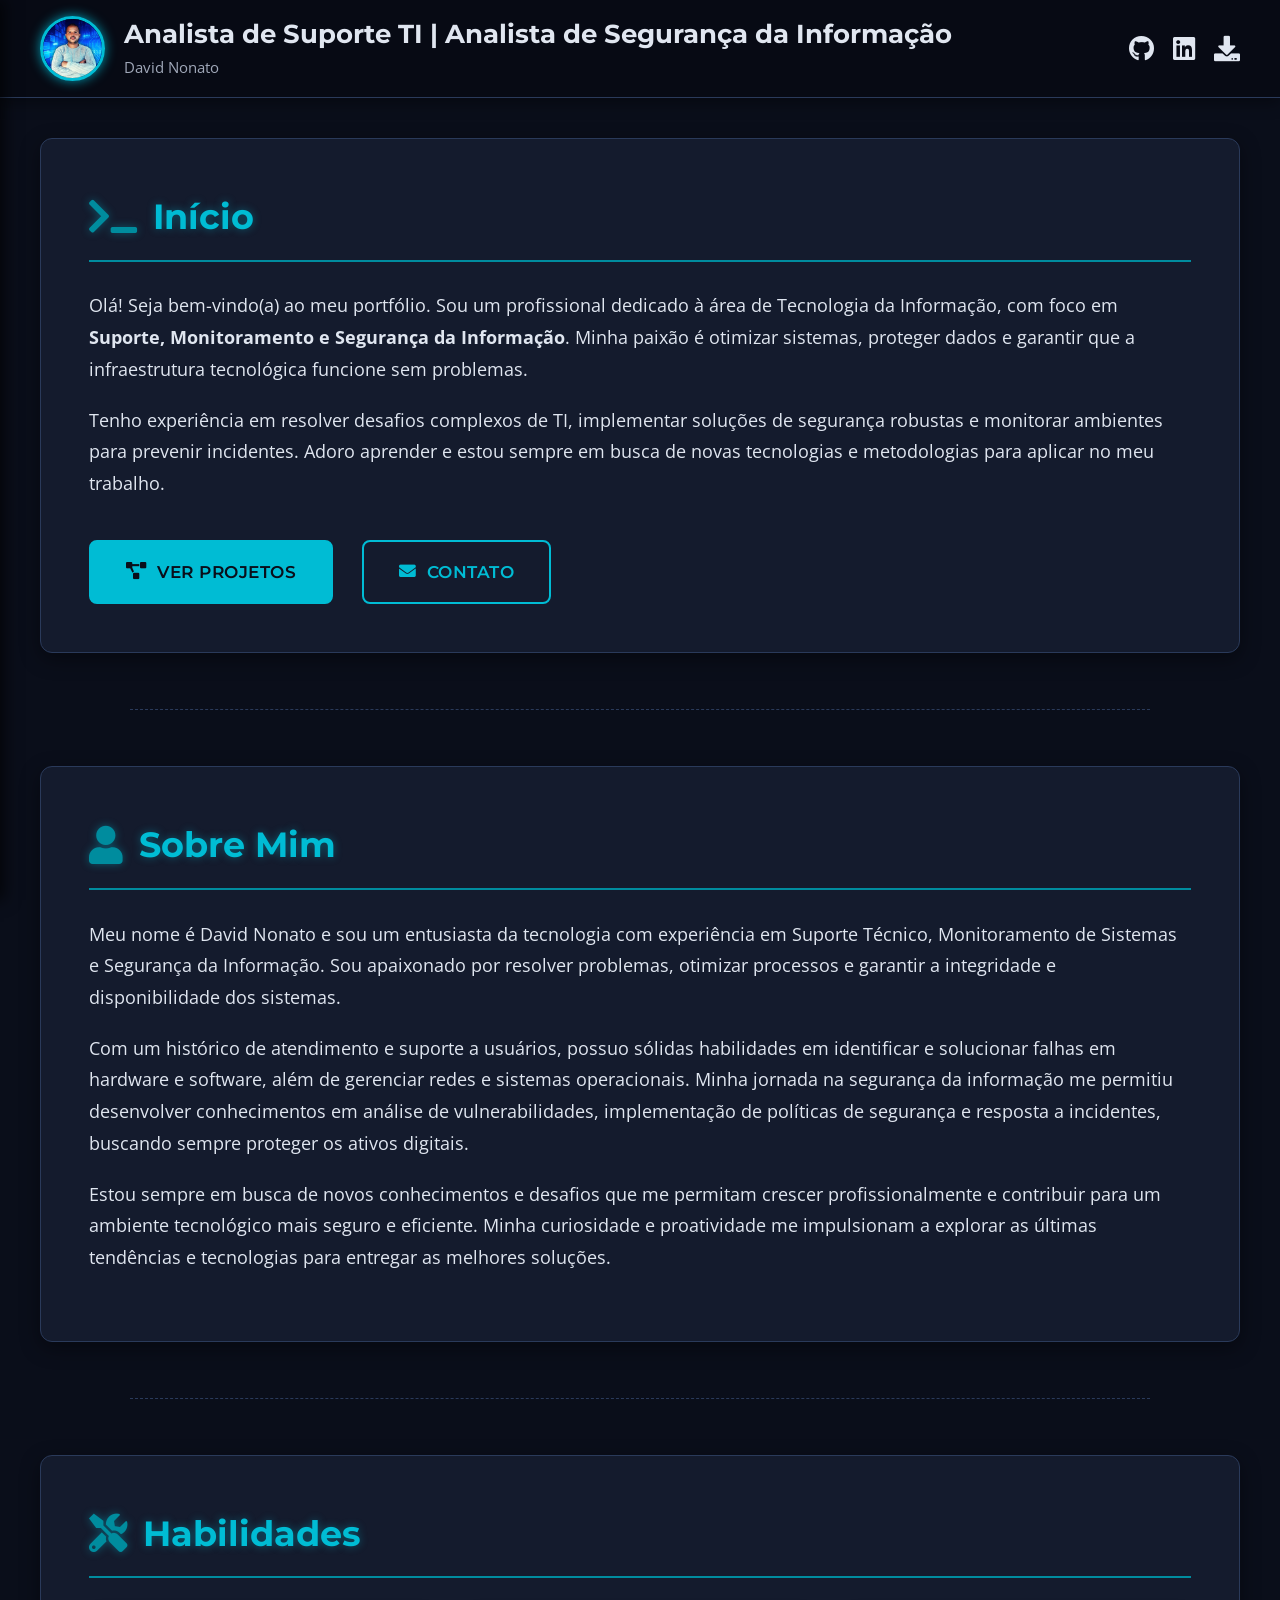
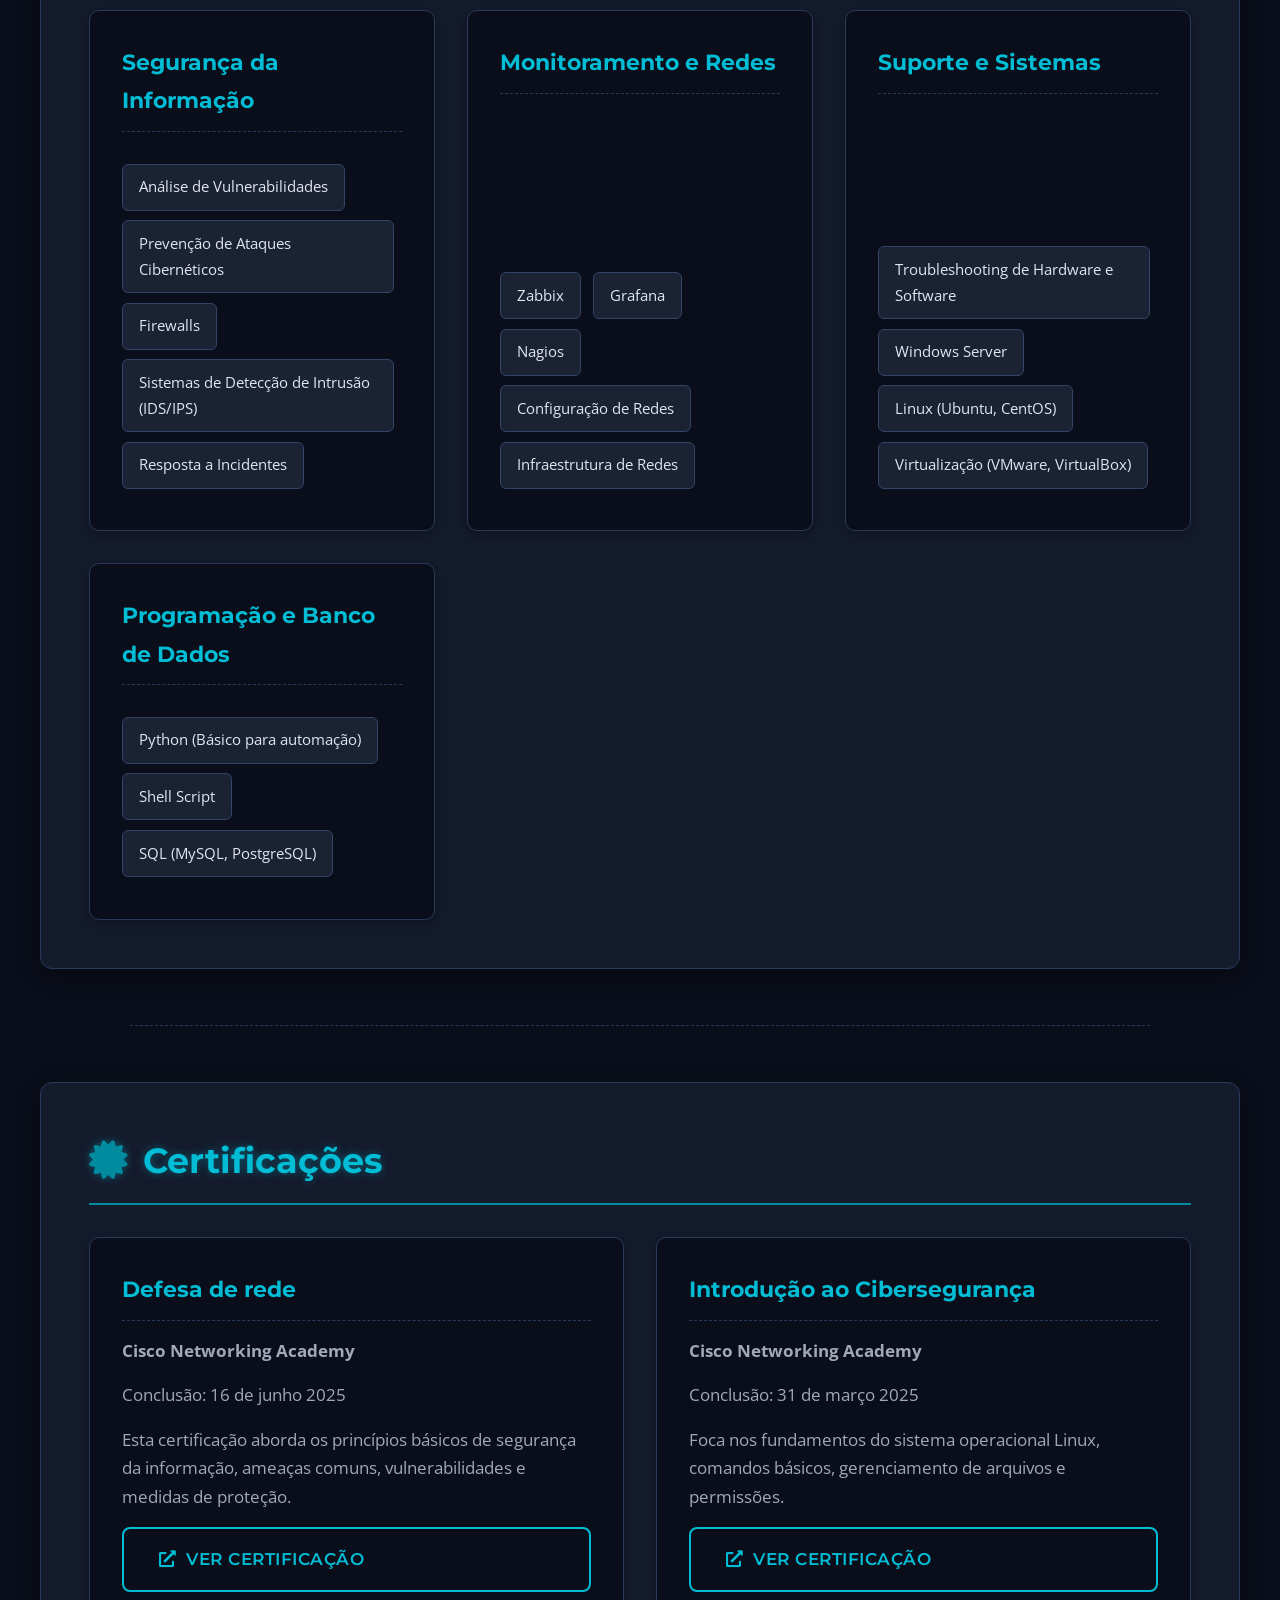
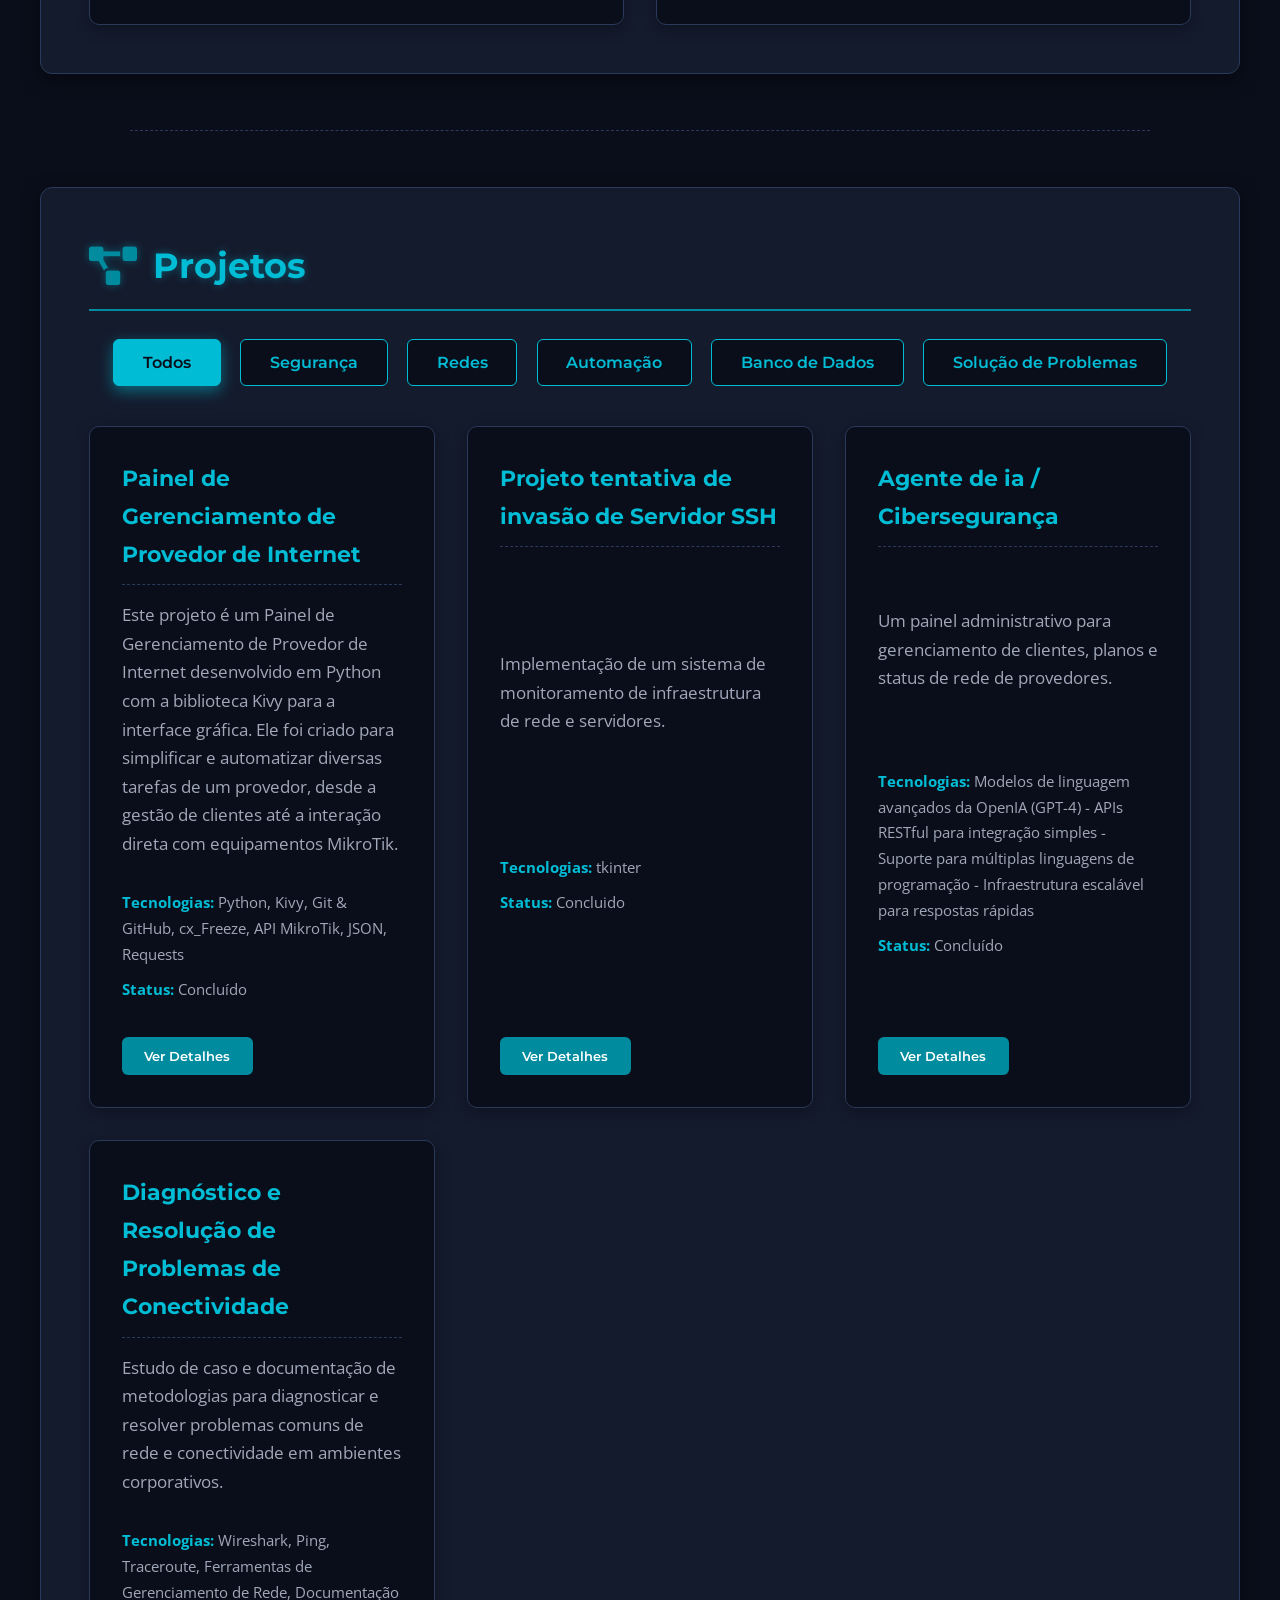
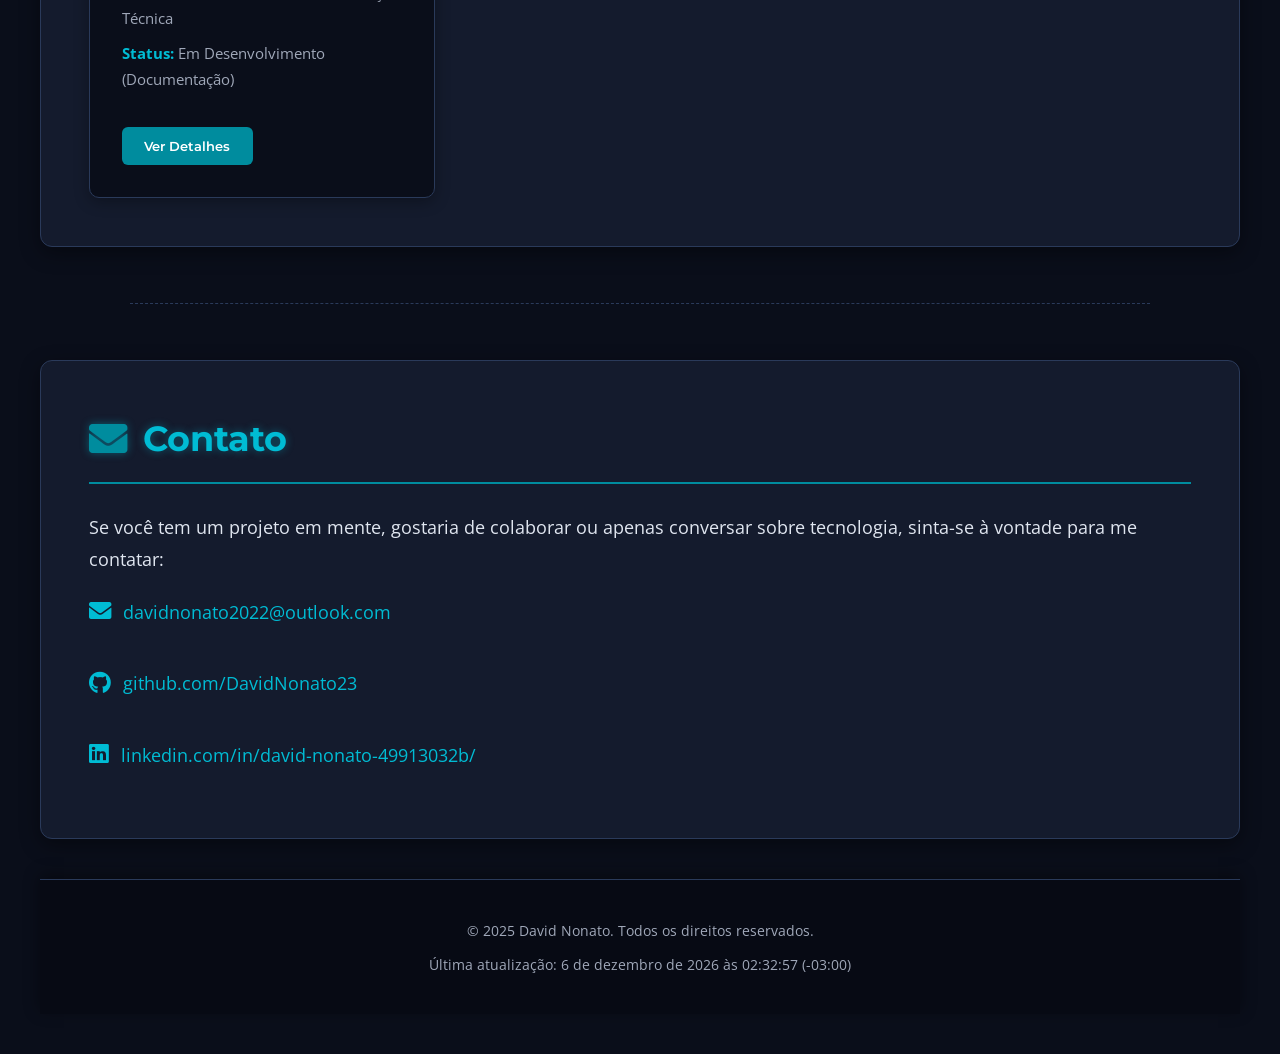
==== index.htm @ cc0821bd "Add files via upload" ====
<!DOCTYPE html>
<html lang="pt-br">
<head>
    <meta charset="UTF-8">
    <meta name="viewport" content="width=device-width, initial-scale=1.0">
    <title>David Nonato - Portfólio</title>
    
    <link href="https://fonts.googleapis.com/css2?family=Montserrat:wght@400;600;700&family=Open+Sans:wght@300;400&display=swap" rel="stylesheet">
    
    <link rel="stylesheet" href="https://cdnjs.cloudflare.com/ajax/libs/font-awesome/5.15.4/css/all.min.css">
    
    <link rel="stylesheet" href="style.css">
</head>
<body>

    <header class="main-header">
        <button class="menu-toggle" aria-label="Abrir Menu">
            <i class="fas fa-bars"></i>
        </button>

        <div class="header-content">
            <img src="Fotos/unnamed.jpg" alt="Foto de Perfil David Nonato" class="profile-pic-header">
            <div>
                <h1>Analista de Suporte TI | Analista de Segurança da Informação</h1>
                <p class="tagline">David Nonato</p>
            </div>
        </div>
        <div class="social-links">
            <a href="https://github.com/DavidNonato23" target="_blank" aria-label="GitHub"><i class="fab fa-github"></i></a>
            <a href="https://www.linkedin.com/in/david-nonato-49913032b/" target="_blank" aria-label="LinkedIn"><i class="fab fa-linkedin"></i></a>
            <a href="CV/Curriculo David Nonato.pdf" download aria-label="Baixar Currículo"><i class="fas fa-download"></i></a>
        </div>
    </header>

    <div class="sidebar">
        <button class="close-sidebar" aria-label="Fechar Menu">
            <i class="fas fa-times"></i>
        </button>
        <nav class="sidebar-nav">
            <ul>
                <li><a href="#home"><i class="fas fa-home"></i> Início</a></li>
                <li><a href="#sobre"><i class="fas fa-user"></i> Sobre Mim</a></li>
                <li><a href="#habilidades"><i class="fas fa-tools"></i> Habilidades</a></li>
                <li><a href="#certificacao"><i class="fas fa-certificate"></i> Certificações</a></li>
                <li><a href="#projetos"><i class="fas fa-project-diagram"></i> Projetos</a></li>
                <li><a href="#contato"><i class="fas fa-envelope"></i> Contato</a></li>
            </ul>
        </nav>
    </div>

    <div class="content-wrapper" id="main-content-area">
        <main>
            <section id="home" class="section-content">
                <h2><i class="fas fa-terminal"></i> Início</h2>
                <p>
                    Olá! Seja bem-vindo(a) ao meu portfólio. Sou um profissional dedicado à área de Tecnologia da Informação, com foco em <strong>Suporte, Monitoramento e Segurança da Informação</strong>. Minha paixão é otimizar sistemas, proteger dados e garantir que a infraestrutura tecnológica funcione sem problemas.
                </p>
                <p>
                    Tenho experiência em resolver desafios complexos de TI, implementar soluções de segurança robustas e monitorar ambientes para prevenir incidentes. Adoro aprender e estou sempre em busca de novas tecnologias e metodologias para aplicar no meu trabalho.
                </p>
                <div class="button-container">
                    <a href="#projetos" class="btn-primary"><i class="fas fa-project-diagram"></i> Ver Projetos</a>
                    <a href="#contato" class="btn-secondary"><i class="fas fa-envelope"></i> Contato</a>
                </div>
            </section>

            <hr>

            <section id="sobre" class="section-content">
                <h2><i class="fas fa-user"></i> Sobre Mim</h2>
                <p>
                    Meu nome é David Nonato e sou um entusiasta da tecnologia com experiência em Suporte Técnico, Monitoramento de Sistemas e Segurança da Informação. Sou apaixonado por resolver problemas, otimizar processos e garantir a integridade e disponibilidade dos sistemas.
                </p>
                <p>
                    Com um histórico de atendimento e suporte a usuários, possuo sólidas habilidades em identificar e solucionar falhas em hardware e software, além de gerenciar redes e sistemas operacionais. Minha jornada na segurança da informação me permitiu desenvolver conhecimentos em análise de vulnerabilidades, implementação de políticas de segurança e resposta a incidentes, buscando sempre proteger os ativos digitais.
                </p>
                <p>
                    Estou sempre em busca de novos conhecimentos e desafios que me permitam crescer profissionalmente e contribuir para um ambiente tecnológico mais seguro e eficiente. Minha curiosidade e proatividade me impulsionam a explorar as últimas tendências e tecnologias para entregar as melhores soluções.
                </p>
            </section>

            <hr>

            <section id="habilidades" class="section-content">
                <h2><i class="fas fa-tools"></i> Habilidades</h2>
                <div class="skill-grid">
                    <div class="skill-category">
                        <h3>Segurança da Informação</h3>
                        <ul>
                            <li>Análise de Vulnerabilidades</li>
                            <li>Prevenção de Ataques Cibernéticos</li>
                            <li>Firewalls</li>
                            <li>Sistemas de Detecção de Intrusão (IDS/IPS)</li>
                            <li>Resposta a Incidentes</li>
                        </ul>
                    </div>
                    <div class="skill-category">
                        <h3>Monitoramento e Redes</h3>
                        <ul>
                            <li>Zabbix</li>
                            <li>Grafana</li>
                            <li>Nagios</li>
                            <li>Configuração de Redes</li>
                            <li>Infraestrutura de Redes</li>
                        </ul>
                    </div>
                    <div class="skill-category">
                        <h3>Suporte e Sistemas</h3>
                        <ul>
                            <li>Troubleshooting de Hardware e Software</li>
                            <li>Windows Server</li>
                            <li>Linux (Ubuntu, CentOS)</li>
                            <li>Virtualização (VMware, VirtualBox)</li>
                        </ul>
                    </div>
                    <div class="skill-category">
                        <h3>Programação e Banco de Dados</h3>
                        <ul>
                            <li>Python (Básico para automação)</li>
                            <li>Shell Script</li>
                            <li>SQL (MySQL, PostgreSQL)</li>
                        </ul>
                    </div>
                </div>
            </section>

            <hr>

            <section id="certificacao" class="section-content">
                <h2><i class="fas fa-certificate"></i> Certificações</h2>
                <div class="study-grid">
                    <div class="study-card">
                        <h4>Defesa de rede</h4>
                        <p><strong>Cisco Networking Academy</strong></p>
                        <p>Conclusão: 16 de junho 2025</p>
                        <p>Esta certificação aborda os princípios básicos de segurança da informação, ameaças comuns, vulnerabilidades e medidas de proteção.</p>
                        <a href="https://www.credly.com/badges/69b7f07e-bc03-46f9-a338-cb088e670385/public_url" target="_blank" class="btn-secondary" style="margin-top: auto;"><i class="fas fa-external-link-alt"></i> Ver Certificação</a>
                    </div>
                    <div class="study-card">
                        <h4>Introdução ao Cibersegurança</h4>
                        <p><strong>Cisco Networking Academy</strong></p>
                        <p>Conclusão: 31 de março 2025</p>
                        <p>Foca nos fundamentos do sistema operacional Linux, comandos básicos, gerenciamento de arquivos e permissões.</p>
                        <a href="https://www.credly.com/badges/b8b435cb-6d3e-45e4-b8b3-ee7cb93e50a4" target="_blank" class="btn-secondary" style="margin-top: auto;"><i class="fas fa-external-link-alt"></i> Ver Certificação</a>
                    </div>
                </div>
            </section>

            <hr>

            <section id="projetos" class="section-content">
                <h2><i class="fas fa-project-diagram"></i> Projetos</h2>
                <div class="filter-buttons">
                    <button class="filter-btn active" data-filter="all">Todos</button>
                    <button class="filter-btn" data-filter="seguranca">Segurança</button>
                    <button class="filter-btn" data-filter="redes">Redes</button>
                    <button class="filter-btn" data-filter="automacao">Automação</button>
                    <button class="filter-btn" data-filter="bancodados">Banco de Dados</button>
                    <button class="filter-btn" data-filter="solucao-problemas">Solução de Problemas</button>
                </div>
                <div class="project-grid">
                    <div class="project-card" data-category="redes">
                        <h3>Painel de Gerenciamento de Provedor de Internet</h3>
                        <p>Este projeto é um Painel de Gerenciamento de Provedor de Internet desenvolvido em Python com a biblioteca Kivy para a interface gráfica. Ele foi criado para simplificar e automatizar diversas tarefas de um provedor, desde a gestão de clientes até a interação direta com equipamentos MikroTik.</p>
                        <ul>
                            <li><strong>Tecnologias:</strong> Python, Kivy, Git & GitHub, cx_Freeze, API MikroTik, JSON, Requests</li>
                            <li><strong>Status:</strong> Concluído</li>
                        </ul>
                        <button class="details-button" data-target="projeto-login-php-mysql">Ver Detalhes</button>
                        <div id="projeto-login-php-mysql-detalhes" class="detalhes-ocultos">
                            <p><strong>Detalhes:</strong> Interface de Usuário Intuitiva: Desenvolvida com Kivy, oferece uma navegação fácil e responsiva. 🖥️
Integração com MikroTik: Automatiza configurações e gerenciamento de rede diretamente com seus dispositivos MikroTik. ⚙️
Gerenciamento de Clientes Conectados: Visão e controle em tempo real dos clientes conectados ao provedor. 🧑‍🤝‍🧑
Sistema de Backup Integrado: Funcionalidade para criar e gerenciar backups importantes do sistema. 💾
Controle de Versão e Atualizações: O aplicativo pode verificar e gerenciar suas próprias atualizações, garantindo que você tenha sempre a versão mais recente. ⬆️</p>
                            <ul>
                                <li><strong>Link do Repositório:</strong> <a href="https://github.com/DavidNonato23/Projeto-Web/tree/DavidNonato23/Aulas/Projetos_SalvaCity" target="_blank">GitHub Link</a></li>
                            </ul>
                        </div>
                    </div>

                    <div class="project-card" data-category="seguranca">
                        <h3>Projeto tentativa de invasão de Servidor SSH</h3>
                        <p>Implementação de um sistema de monitoramento de infraestrutura de rede e servidores.</p>
                        <ul>
                            <li><strong>Tecnologias:</strong> tkinter</li>
                            <li><strong>Status:</strong> Concluido</li>
                        </ul>
                        <button class="details-button" data-target="projeto-monitoramento-zabbix">Ver Detalhes</button>
                        <div id="projeto-monitoramento-zabbix-detalhes" class="detalhes-ocultos">
                            <p><strong>Detalhes:</strong> 🚀 Simulador de Ataque de Força Bruta SSH (Estudos) 💻 Este projeto, desenvolvido por você, apresenta um simulador para estudos de ataque de força bruta SSH, desenvolvido em Python usando a biblioteca tkinter para a interface gráfica e paramiko para a conectividade SSH. Ele foi criado com o objetivo de demonstrar como funcionam os ataques de força bruta a senhas em ambientes SSH, gerando senhas aleatórias e tentando autenticar-se em um servidor SSH alvo.</p>
                            <ul>
                                <li><strong>Link do Repositório:</strong> <a href="https://github.com/DavidNonato23/projeto-tentativa-de-invas-o-servidor-SSH" target="_blank">GitHub Link</a></li>
                            </ul>
                        </div>
                    </div>

                    <div class="project-card" data-category="seguranca">
                        <h3>Agente de ia / Cibersegurança</h3>
                        <p>Um painel administrativo para gerenciamento de clientes, planos e status de rede de provedores.</p>
                        <ul>
                            <li><strong>Tecnologias:</strong> Modelos de linguagem avançados da OpenIA (GPT-4)
- APIs RESTful para integração simples
- Suporte para múltiplas linguagens de programação
- Infraestrutura escalável para respostas rápidas</li>
                            <li><strong>Status:</strong> Concluído</li>
                        </ul>
                        <button class="details-button" data-target="projeto-provedor-internet">Ver Detalhes</button>
                        <div id="projeto-provedor-internet-detalhes" class="detalhes-ocultos">
                            <p><strong>Detalhes:</strong> 💡 Funcionalidades

- Geração automática de código em várias linguagens: Python, JavaScript, Java, C++, e mais.
- Capacidade de interpretar descrições em linguagem natural e transformar em scripts funcionais.
- Suporte para refatoração e otimização de códigos existentes.
- Sugestões inteligentes para resolver problemas de programação.
- Interface amigável e fácil de usar.</strong>. O projeto visou simplificar as operações diárias de um provedor, melhorando a eficiência e o controle.</p>
                            <ul>
                                <li><strong>Link do Repositório:</strong> <a href="https://github.com/DavidNonato23/Ciberseguranca-projetos/tree/DavidNonato23/Aulas/Agente%20de%20ia" target="_blank">GitHub Link</a></li>
                            </ul>
                        </div>
                    </div>

                    <div class="project-card" data-category="solucao-problemas">
                        <h3>Diagnóstico e Resolução de Problemas de Conectividade</h3>
                        <p>Estudo de caso e documentação de metodologias para diagnosticar e resolver problemas comuns de rede e conectividade em ambientes corporativos.</p>
                        <ul>
                            <li><strong>Tecnologias:</strong> Wireshark, Ping, Traceroute, Ferramentas de Gerenciamento de Rede, Documentação Técnica</li>
                            <li><strong>Status:</strong> Em Desenvolvimento (Documentação)</li>
                        </ul>
                        <button class="details-button" data-target="projeto-solucao-problemas">Ver Detalhes</button>
                        <div id="projeto-solucao-problemas-detalhes" class="detalhes-ocultos">
                            <p><strong>Detalhes:</strong> Este projeto foca na criação de um guia prático para a identificação e resolução de falhas de conectividade. Inclui cenários comuns como problemas de DNS, DHCP, roteamento e firewall, apresentando as ferramentas e os passos lógicos para o diagnóstico eficaz. O objetivo é servir como um recurso para otimizar o tempo de resposta em incidentes de rede e suporte técnico.</p>
                            <ul>
                                <li><strong>Link do Repositório:</strong> N/A (Documentação interna)</li>
                            </ul>
                        </div>
                    </div>
                </div>
            </section>

            <hr>

            <section id="contato" class="section-content">
                <h2><i class="fas fa-envelope"></i> Contato</h2>
                <p>Se você tem um projeto em mente, gostaria de colaborar ou apenas conversar sobre tecnologia, sinta-se à vontade para me contatar:</p>
                <div class="contact-info">
                    <p><i class="fas fa-envelope"></i> <a href="mailto:davidnonato2022@outlook.com">davidnonato2022@outlook.com</a></p>
                    <p><i class="fab fa-github"></i> <a href="https://github.com/DavidNonato23" target="_blank">github.com/DavidNonato23</a></p>
                    <p><i class="fab fa-linkedin"></i> <a href="https://www.linkedin.com/in/david-nonato-49913032b/" target="_blank">linkedin.com/in/david-nonato-49913032b/</a></p>
                </div>
            </section>

        </main>

        <footer>
            <p>&copy; 2025 David Nonato. Todos os direitos reservados.</p>
            <p id="datetime-display"></p>
        </footer>
    </div>

    <script src="script.js"></script>
</body>
</html>
---- style.css ----
/* style.css - Tema Dark Blue Elegante */

/* Variáveis CSS para cores e fontes (tema Dark Blue Aprimorado) */
:root {
    --primary-blue: #00bcd4; /* Azul Ciano Vibrante para destaques (similar ao link) */
    --secondary-blue: #008c9e; /* Um azul mais escuro, mas ainda vibrante */
    --darkest-bg: #0a0e1a; /* Fundo muito escuro, quase preto com toque azulado */
    --dark-bg-light: #141b2d; /* Fundo de seções, um pouco mais claro */
    --text-color-light: #e0e6f0; /* Cor principal do texto (branco azulado) */
    --text-color-muted: #a0a8b9; /* Cor para textos secundários */
    --border-color: #2a3a5a; /* Bordas e divisores sutis */
    --hover-effect: #00e5ff; /* Efeito de hover mais intenso */
    --header-footer-bg: #070a14; /* Fundo do cabeçalho e rodapé, mais escuro */

    --font-primary: 'Montserrat', sans-serif; /* Para títulos e elementos importantes */
    --font-secondary: 'Open Sans', sans-serif; /* Para o corpo do texto */
}

/* Reset básico e estilos globais */
* {
    margin: 0;
    padding: 0;
    box-sizing: border-box;
}

body {
    font-family: var(--font-secondary);
    background-color: var(--darkest-bg);
    color: var(--text-color-light);
    line-height: 1.7;
    overflow-x: hidden; /* Evita rolagem horizontal */
    scroll-behavior: smooth; /* Rolagem suave para âncoras */
}

a {
    color: var(--primary-blue);
    text-decoration: none;
    transition: color 0.3s ease;
}

a:hover {
    color: var(--hover-effect);
    text-decoration: underline;
}

/* Estilos de Cabeçalho Principal */
.main-header {
    background-color: var(--header-footer-bg);
    color: var(--text-color-light);
    padding: 1rem 2.5rem;
    display: flex;
    justify-content: space-between;
    align-items: center;
    border-bottom: 1px solid var(--border-color);
    position: sticky;
    top: 0;
    z-index: 1000;
    box-shadow: 0 4px 15px rgba(0, 0, 0, 0.4);
}

.main-header .menu-toggle {
    background: none;
    border: none;
    color: var(--primary-blue);
    font-size: 2rem;
    cursor: pointer;
    display: none; /* Escondido por padrão, mostrado em telas menores */
}

.header-content {
    display: flex;
    align-items: center;
    gap: 1.2rem;
}

.header-content .profile-pic-header {
    width: 65px;
    height: 65px;
    border-radius: 50%;
    object-fit: cover;
    border: 3px solid var(--primary-blue);
    box-shadow: 0 0 12px rgba(0, 188, 212, 0.8);
    transition: transform 0.3s ease;
}

.header-content .profile-pic-header:hover {
    transform: scale(1.05);
}

.header-content h1 {
    font-family: var(--font-primary);
    font-size: 1.6rem;
    color: var(--text-color-light);
    margin-bottom: 0.3rem;
    line-height: 1.3;
}

.header-content p.tagline {
    font-family: var(--font-secondary);
    font-size: 0.95rem;
    color: var(--text-color-muted);
}

.social-links {
    display: flex;
    gap: 1.2rem;
}

.social-links a {
    color: var(--text-color-light);
    font-size: 1.6rem;
    transition: color 0.3s ease, transform 0.3s ease;
}

.social-links a:hover {
    color: var(--hover-effect);
    transform: translateY(-4px);
}

/* Sidebar (Menu Lateral) */
.sidebar {
    background-color: var(--header-footer-bg);
    color: var(--text-color-light);
    width: 280px;
    position: fixed;
    top: 0;
    left: -280px; /* Escondido por padrão */
    height: 100%;
    padding-top: 3rem;
    box-shadow: 4px 0 15px rgba(0, 0, 0, 0.7);
    transition: left 0.4s cubic-bezier(0.68, -0.55, 0.265, 1.55); /* Efeito de mola */
    z-index: 1100;
    display: flex;
    flex-direction: column;
    align-items: center;
}

.sidebar.active {
    left: 0; /* Mostra a sidebar */
}

.sidebar .close-sidebar {
    background: none;
    border: none;
    color: var(--text-color-light);
    font-size: 2rem;
    cursor: pointer;
    position: absolute;
    top: 1.5rem;
    right: 1.5rem;
    transition: color 0.3s ease;
}

.sidebar .close-sidebar:hover {
    color: var(--hover-effect);
}

.sidebar-nav {
    width: 100%;
    margin-top: 2.5rem;
}

.sidebar-nav ul {
    list-style: none;
    padding: 0;
    width: 100%;
}

.sidebar-nav ul li {
    width: 100%;
}

.sidebar-nav ul li a {
    display: flex;
    align-items: center;
    padding: 1.2rem 2.5rem;
    color: var(--text-color-light);
    font-family: var(--font-primary);
    font-size: 1.15rem;
    transition: background-color 0.3s ease, color 0.3s ease, padding-left 0.3s ease;
    width: 100%;
    position: relative;
    overflow: hidden;
}

.sidebar-nav ul li a::before {
    content: '';
    position: absolute;
    top: 0;
    left: 0;
    width: 5px;
    height: 100%;
    background-color: var(--primary-blue);
    transform: translateX(-5px);
    transition: transform 0.3s ease;
}

.sidebar-nav ul li a:hover,
.sidebar-nav ul li a.active {
    background-color: var(--dark-bg-light);
    color: var(--hover-effect);
    padding-left: 3rem;
}

.sidebar-nav ul li a:hover::before,
.sidebar-nav ul li a.active::before {
    transform: translateX(0);
}

.sidebar-nav ul li a i {
    margin-right: 1rem;
    font-size: 1.4rem;
    color: var(--primary-blue);
    transition: color 0.3s ease;
}

.sidebar-nav ul li a:hover i,
.sidebar-nav ul li a.active i {
    color: var(--hover-effect);
}

/* Wrapper de Conteúdo Principal */
.content-wrapper {
    transition: margin-left 0.4s cubic-bezier(0.68, -0.55, 0.265, 1.55);
    padding: 2.5rem;
    min-height: calc(100vh - 120px); /* Ajuste para o header e footer */
}

.content-wrapper.sidebar-open {
    margin-left: 280px; /* Empurra o conteúdo quando a sidebar está aberta */
}

/* Seções de Conteúdo */
.section-content {
    background-color: var(--dark-bg-light);
    padding: 3rem;
    border-radius: 12px;
    margin-bottom: 2.5rem;
    box-shadow: 0 6px 20px rgba(0, 0, 0, 0.4);
    border: 1px solid var(--border-color);
    opacity: 0; /* Para animação de fade-in */
    transform: translateY(30px); /* Para animação de fade-in */
    transition: opacity 0.7s ease-out, transform 0.7s ease-out;
}

.section-content.fade-in-visible {
    opacity: 1;
    transform: translateY(0);
}

.section-content h2 {
    font-family: var(--font-primary);
    color: var(--primary-blue);
    font-size: 2.2rem;
    margin-bottom: 1.8rem;
    border-bottom: 2px solid var(--secondary-blue);
    padding-bottom: 0.8rem;
    display: flex;
    align-items: center;
    gap: 1rem;
    text-shadow: 0 0 8px rgba(0, 188, 212, 0.4);
}

.section-content h2 i {
    font-size: 2.4rem;
    color: var(--secondary-blue);
}

.section-content p {
    font-size: 1.1rem;
    line-height: 1.8;
    margin-bottom: 1.2rem;
    color: var(--text-color-light);
}

/* Container de Botões (na seção Início) */
.button-container {
    display: flex;
    gap: 1.8rem;
    margin-top: 2.5rem;
    flex-wrap: wrap;
}

.btn-primary,
.btn-secondary {
    padding: 1rem 2.2rem;
    border-radius: 8px;
    font-family: var(--font-primary);
    font-weight: 600;
    transition: all 0.3s ease;
    display: inline-flex;
    align-items: center;
    gap: 0.6rem;
    font-size: 1.05rem;
    text-transform: uppercase;
    letter-spacing: 0.5px;
}

.btn-primary {
    background-color: var(--primary-blue);
    color: var(--darkest-bg);
    border: 2px solid var(--primary-blue);
}

.btn-primary:hover {
    background-color: var(--hover-effect);
    border-color: var(--hover-effect);
    color: white;
    transform: translateY(-3px);
    box-shadow: 0 8px 20px rgba(0, 188, 212, 0.4);
}

.btn-secondary {
    background-color: transparent;
    color: var(--primary-blue);
    border: 2px solid var(--primary-blue);
}

.btn-secondary:hover {
    background-color: var(--primary-blue);
    color: var(--darkest-bg);
    transform: translateY(-3px);
    box-shadow: 0 8px 20px rgba(0, 188, 212, 0.4);
}

/* Grid de Estudos/Certificações e Habilidades */
.study-grid,
.skill-grid,
.project-grid {
    display: grid;
    grid-template-columns: repeat(auto-fit, minmax(300px, 1fr));
    gap: 2rem;
    margin-top: 2rem;
}

.study-card,
.skill-category,
.project-card {
    background-color: var(--darkest-bg); /* Fundo dos cards ligeiramente mais escuro que a seção */
    border: 1px solid var(--border-color);
    border-radius: 10px;
    padding: 2rem;
    box-shadow: 0 4px 15px rgba(0, 0, 0, 0.3);
    display: flex;
    flex-direction: column;
    justify-content: space-between;
    transition: transform 0.3s ease, box-shadow 0.3s ease;
}

.study-card:hover,
.skill-category:hover,
.project-card:hover {
    transform: translateY(-5px);
    box-shadow: 0 8px 25px rgba(0, 188, 212, 0.2);
}

.study-card h4,
.skill-category h3,
.project-card h3 {
    font-family: var(--font-primary);
    color: var(--primary-blue);
    font-size: 1.4rem;
    margin-bottom: 1rem;
    border-bottom: 1px dashed var(--border-color);
    padding-bottom: 0.7rem;
}

.study-card p,
.project-card p {
    color: var(--text-color-muted);
    font-size: 1.05rem;
    margin-bottom: 1rem;
    line-height: 1.7;
}

.skill-category ul {
    list-style: none;
    padding: 0;
    margin-top: 1rem;
}

.skill-category ul li {
    background-color: #1a2233; /* Um tom de azul escuro para itens de lista */
    color: var(--text-color-light);
    padding: 0.6rem 1rem;
    margin-bottom: 0.6rem;
    border-radius: 6px;
    font-size: 0.95rem;
    border: 1px solid #334466;
    display: inline-block; /* Para tags */
    margin-right: 8px;
}

/* Projetos */
.filter-buttons {
    text-align: center;
    margin-bottom: 2.5rem;
    display: flex;
    justify-content: center;
    flex-wrap: wrap;
    gap: 1.2rem;
}

.filter-btn {
    background-color: var(--darkest-bg);
    color: var(--primary-blue);
    border: 1px solid var(--primary-blue);
    padding: 0.8rem 1.8rem;
    border-radius: 6px;
    cursor: pointer;
    font-family: var(--font-primary);
    font-weight: 600;
    transition: all 0.3s ease;
    font-size: 1rem;
}

.filter-btn:hover,
.filter-btn.active {
    background-color: var(--primary-blue);
    color: var(--darkest-bg);
    box-shadow: 0 5px 15px rgba(0, 188, 212, 0.5);
}

.project-card ul {
    list-style: none;
    padding: 0;
    margin-top: 1rem;
}

.project-card ul li {
    margin-bottom: 0.6rem;
    color: var(--text-color-muted);
    font-size: 0.95rem;
}

.project-card ul li strong {
    color: var(--primary-blue);
}

.details-button {
    background-color: var(--secondary-blue);
    color: white;
    border: none;
    padding: 0.7rem 1.4rem;
    border-radius: 6px;
    cursor: pointer;
    font-family: var(--font-primary);
    font-weight: 600;
    margin-top: 1.5rem;
    align-self: flex-start;
    transition: background-color 0.3s ease, transform 0.3s ease, box-shadow 0.3s ease;
}

.details-button:hover {
    background-color: var(--hover-effect);
    transform: translateY(-3px);
    box-shadow: 0 5px 15px rgba(0, 188, 212, 0.4);
}

.detalhes-ocultos {
    display: none;
    margin-top: 1.5rem;
    padding-top: 1.5rem;
    border-top: 1px dashed var(--border-color);
    color: var(--text-color-muted);
    font-size: 0.9rem;
    line-height: 1.7;
}

/* Contact Info */
.contact-info {
    display: flex;
    flex-direction: column;
    gap: 1.2rem;
}

.contact-info p {
    display: flex;
    align-items: center;
    color: var(--text-color-light);
    font-size: 1.15rem;
}

.contact-info i {
    margin-right: 12px;
    font-size: 1.4rem;
    color: var(--primary-blue);
}

/* Separator Line (for hr) */
hr {
    border: none;
    border-top: 1px dashed var(--border-color);
    margin: 3.5rem auto;
    width: 85%;
}

/* Rodapé */
footer {
    background-color: var(--header-footer-bg);
    color: var(--text-color-muted);
    text-align: center;
    padding: 1.8rem;
    font-size: 0.9rem;
    border-top: 1px solid var(--border-color);
    margin-top: 2.5rem;
    box-shadow: 0 -4px 15px rgba(0, 0, 0, 0.4);
}

footer p {
    margin: 0.6rem 0;
}

footer i {
    color: var(--primary-blue);
}

/* Data e Hora no Footer */
#datetime-display {
    color: var(--text-color-muted);
    font-size: 0.85rem;
    margin-top: 0.6rem;
}

/* Responsividade */
@media (max-width: 992px) {
    .content-wrapper {
        padding: 2rem;
    }
    .section-content {
        padding: 2.5rem;
    }
    .main-header {
        padding: 1rem 1.5rem;
    }
}

@media (max-width: 768px) {
    .main-header {
        padding: 0.8rem 1rem;
        flex-wrap: wrap;
        justify-content: center;
        gap: 0.8rem;
    }

    .main-header .menu-toggle {
        display: block;
        order: -1; /* Move para o início */
        margin-right: auto;
    }

    .header-content {
        width: 100%;
        justify-content: center;
        order: 1;
        text-align: center;
        flex-direction: column;
        gap: 0.8rem;
    }
    .header-content h1 {
        font-size: 1.4rem;
    }
    .header-content p.tagline {
        font-size: 0.85rem;
    }

    .social-links {
        display: none; /* Esconde links sociais no cabeçalho em telas pequenas para economizar espaço */
    }

    .content-wrapper {
        padding: 1.5rem;
    }

    .content-wrapper.sidebar-open {
        margin-left: 0;
        transform: translateX(280px);
    }

    .section-content {
        padding: 1.8rem;
    }

    .section-content h2 {
        font-size: 1.8rem;
        flex-direction: column;
        align-items: flex-start;
        gap: 0.5rem;
        padding-bottom: 0.6rem;
    }

    .section-content h2 i {
        font-size: 2rem;
    }

    .button-container {
        flex-direction: column;
        gap: 1.2rem;
    }

    .btn-primary, .btn-secondary {
        width: 100%;
        text-align: center;
        justify-content: center;
    }

    .study-grid, .skill-grid, .project-grid {
        grid-template-columns: 1fr;
        gap: 1.5rem;
    }

    .filter-buttons {
        flex-direction: column;
        gap: 1rem;
    }

    .filter-btn {
        width: 100%;
    }
}

/* Animações e Efeitos Adicionais */
.profile-pic-header {
    animation: pulse-border 2s infinite alternate;
}

@keyframes pulse-border {
    0% {
        box-shadow: 0 0 12px rgba(0, 188, 212, 0.8);
    }
    100% {
        box-shadow: 0 0 20px rgba(0, 188, 212, 1), 0 0 30px rgba(0, 188, 212, 0.6);
    }
}
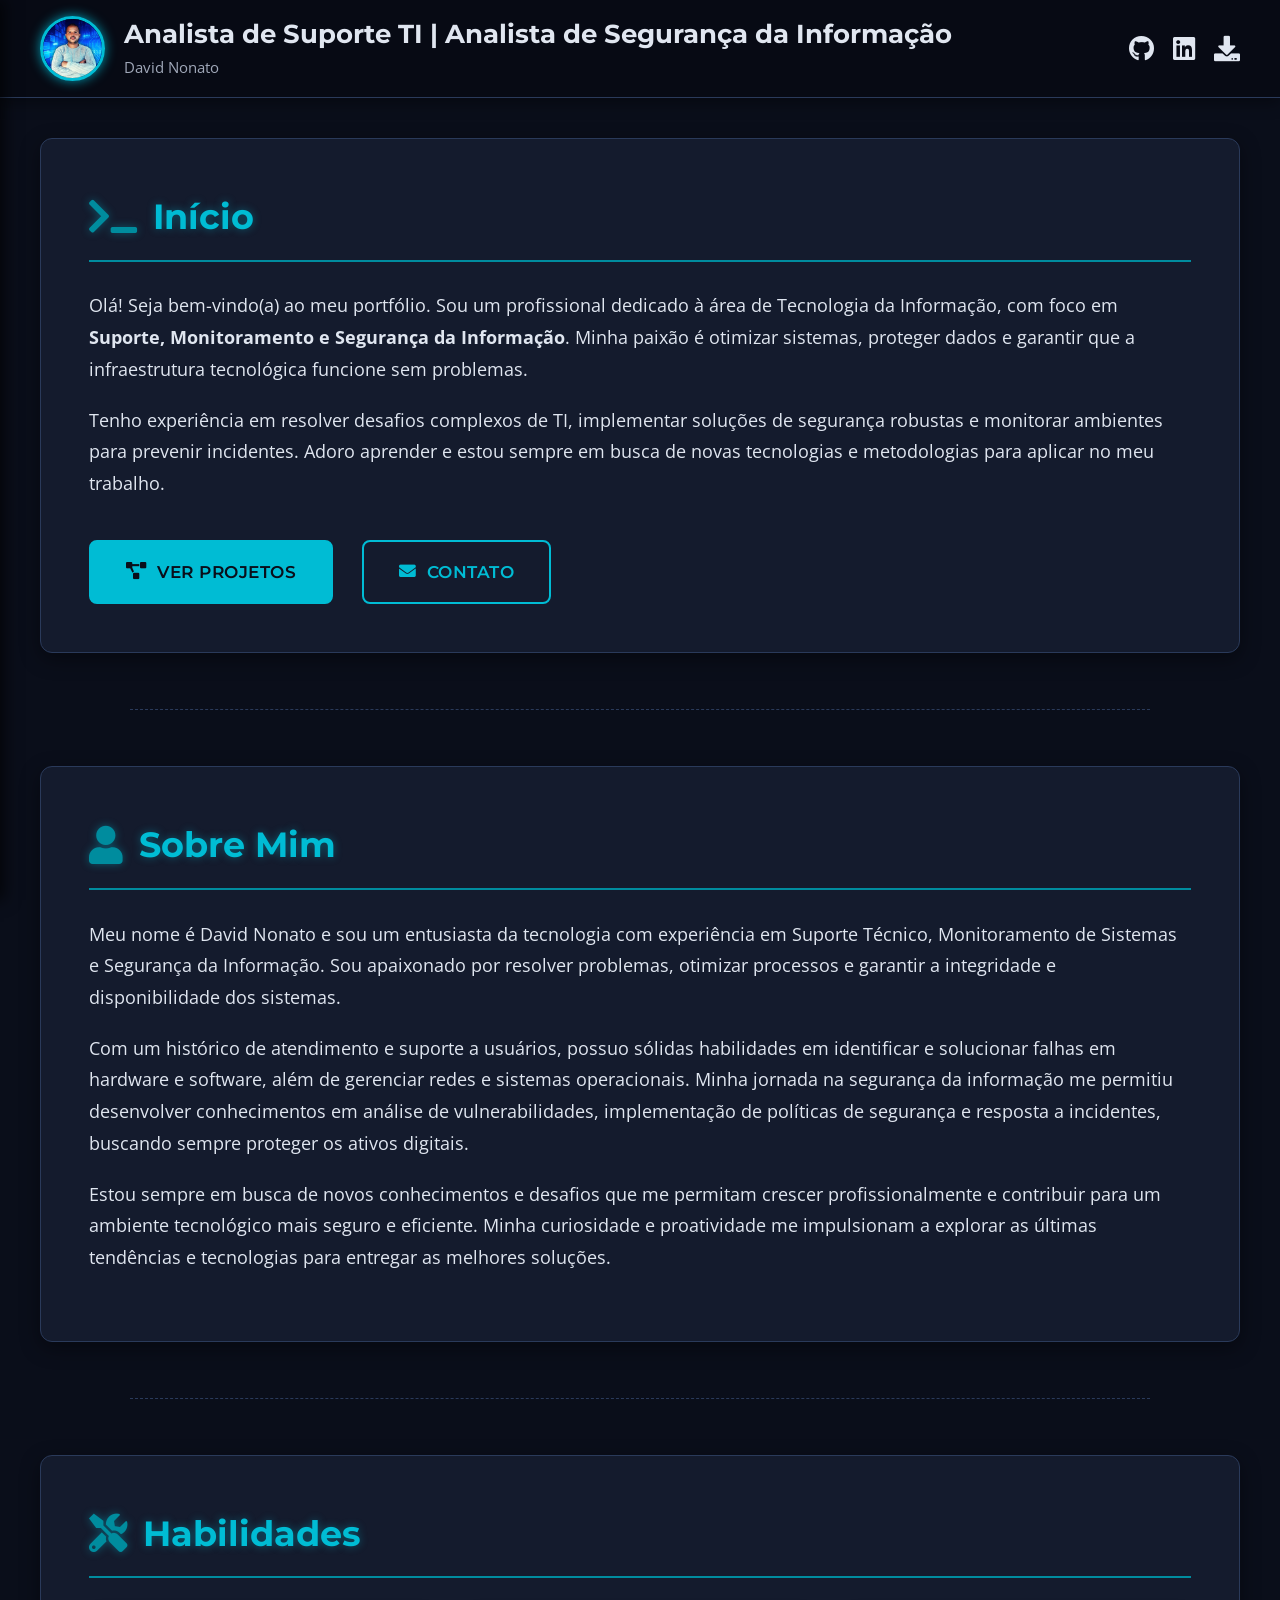
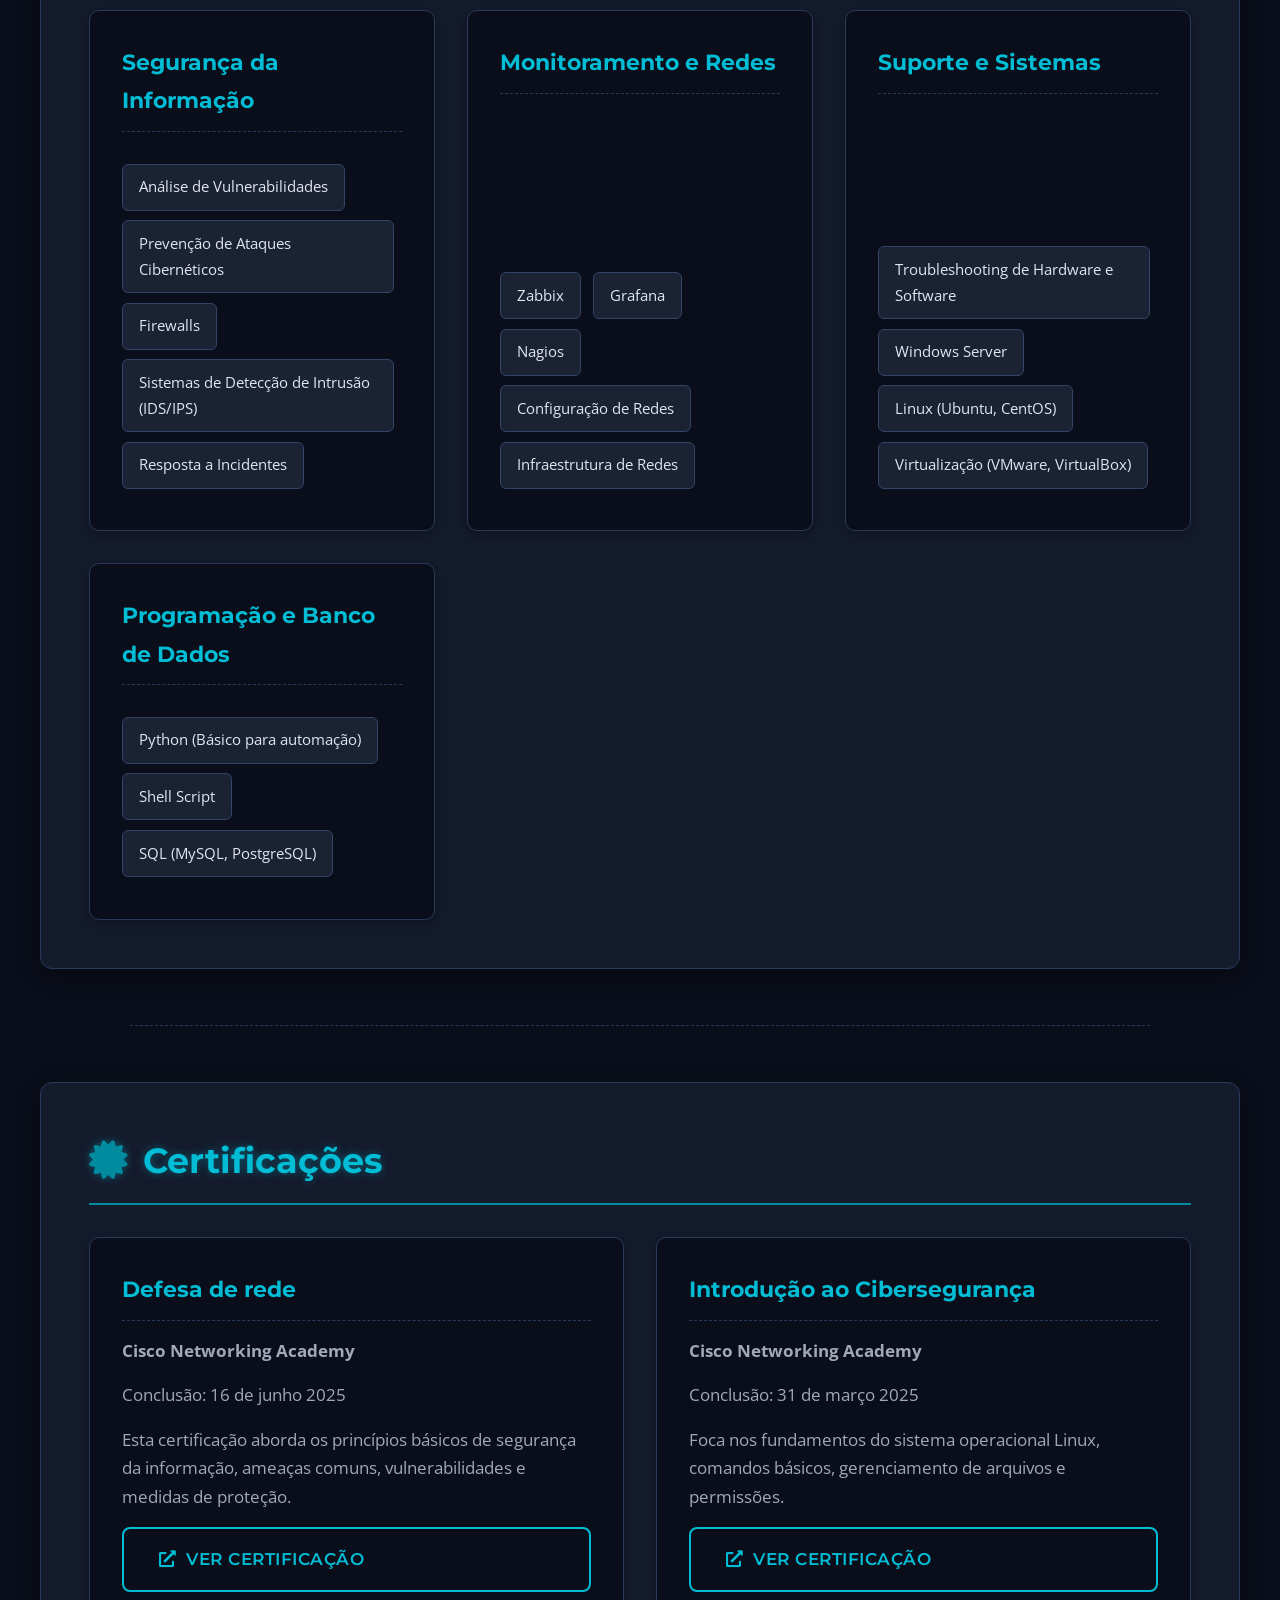
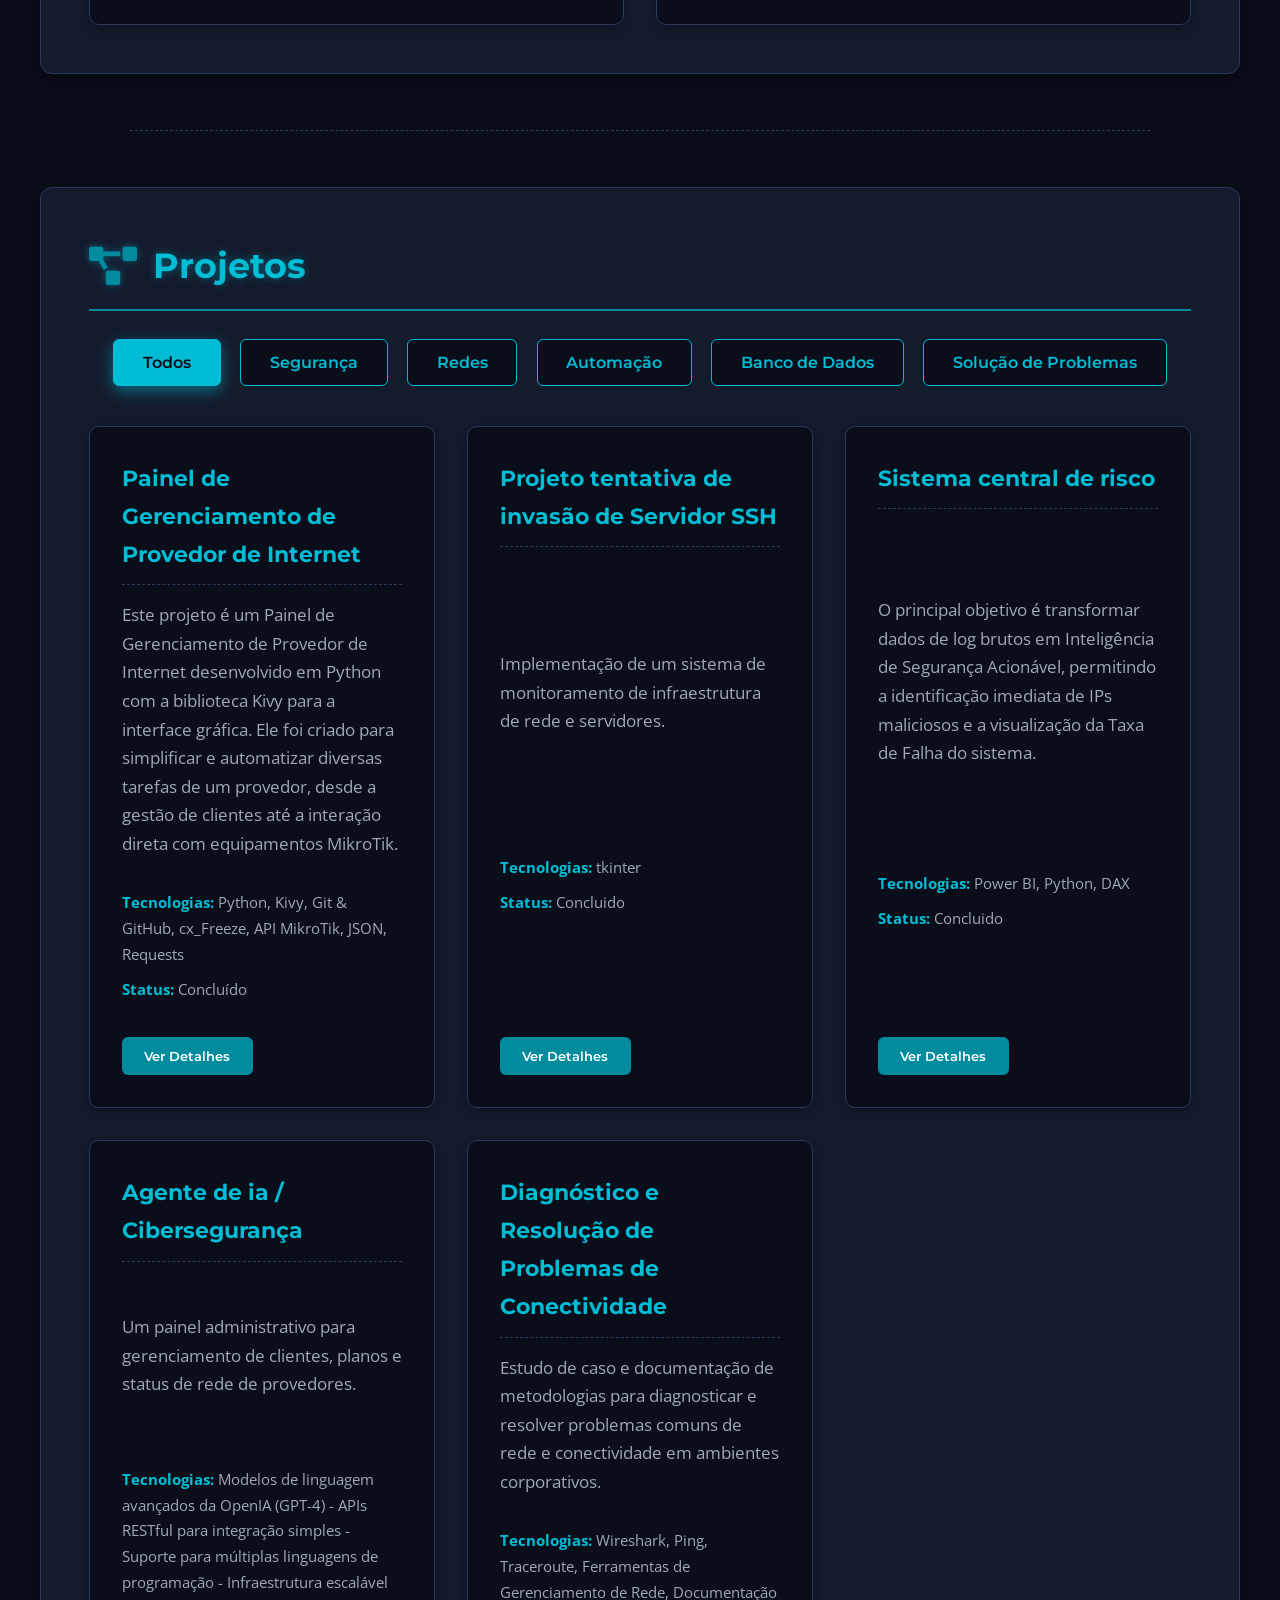
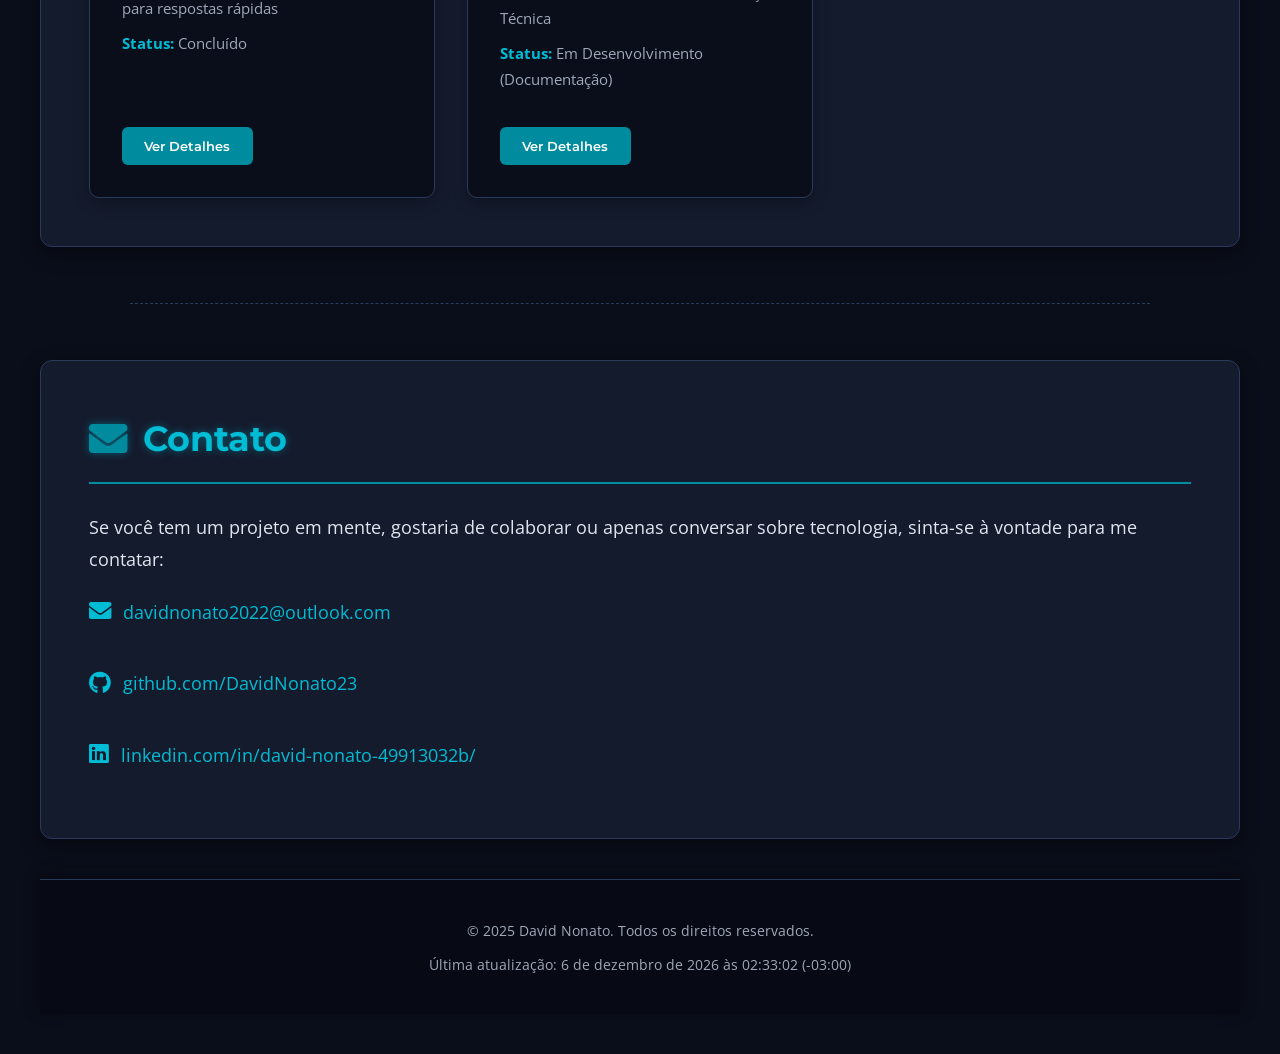
==== commit d5578e1d: "Add files via upload" ====
--- a/index.htm
+++ b/index.htm
@@ -196,6 +196,22 @@
                     </div>
 
                     <div class="project-card" data-category="seguranca">
+                        <h3>Sistema central de risco</h3>
+                        <p>O principal objetivo é transformar dados de log brutos em Inteligência de Segurança Acionável, permitindo a identificação imediata de IPs maliciosos e a visualização da Taxa de Falha do sistema.</p>
+                        <ul>
+                            <li><strong>Tecnologias:</strong> Power BI, Python, DAX</li>
+                            <li><strong>Status:</strong> Concluido</li>
+                        </ul>
+                        <button class="details-button" data-target="projeto-monitoramento-zabbix">Ver Detalhes</button>
+                        <div id="projeto-monitoramento-zabbix-detalhes" class="detalhes-ocultos">
+                            <p><strong>Detalhes:</strong>Sistema Central de Análise de Risco (SCAR)Visão Geral do Projeto O Sistema Central de Análise de Risco (SCAR) é um projeto de Data Analytics e Cibersegurança que demonstra a construção de um pipeline completo (Python + Power BI) para detecção e priorização de ameaças a partir de logs de acesso web simulados.</p>
+                            <ul>
+                                <li><strong>Link do Repositório:</strong> <a href="https://github.com/DavidNonato23/sistema-central-de-risco.git" target="_blank">GitHub Link</a></li>
+                            </ul>
+                        </div>
+                    </div>
+
+                    <div class="project-card" data-category="seguranca">
                         <h3>Agente de ia / Cibersegurança</h3>
                         <p>Um painel administrativo para gerenciamento de clientes, planos e status de rede de provedores.</p>
                         <ul>
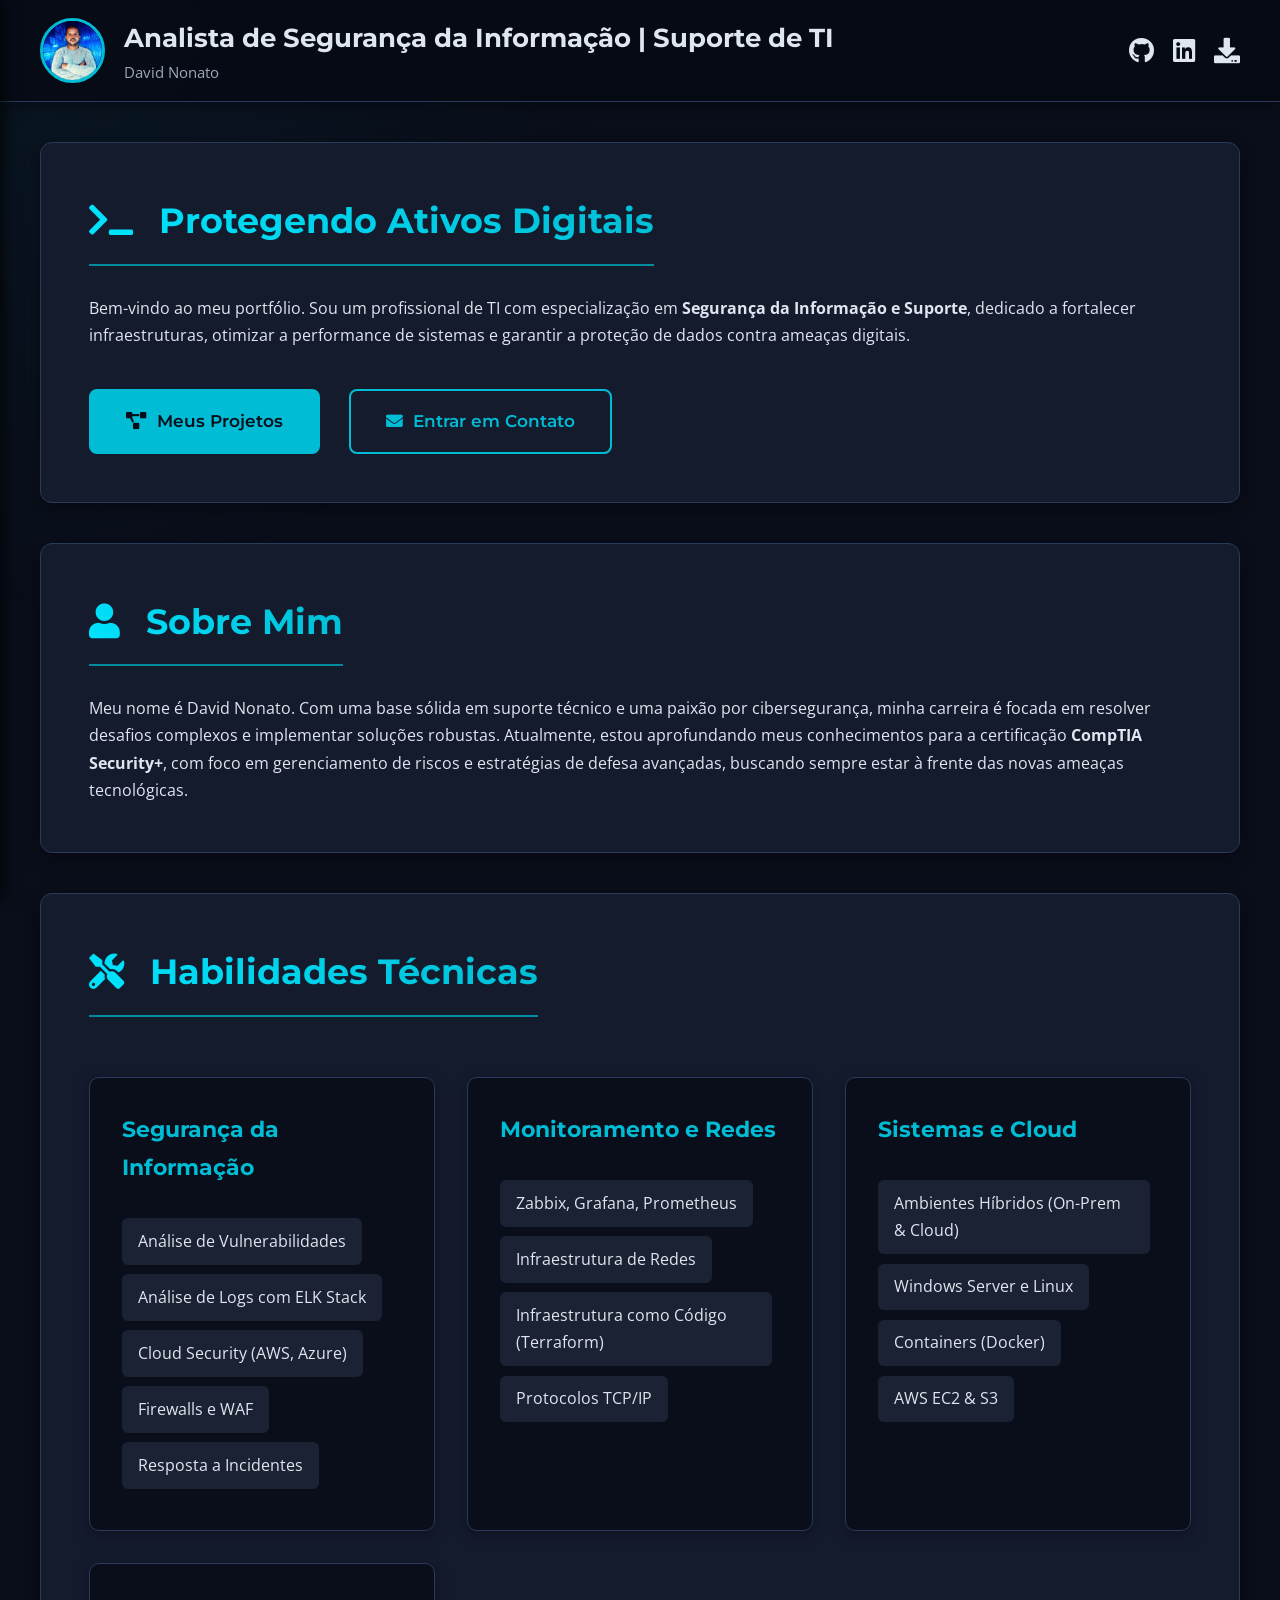
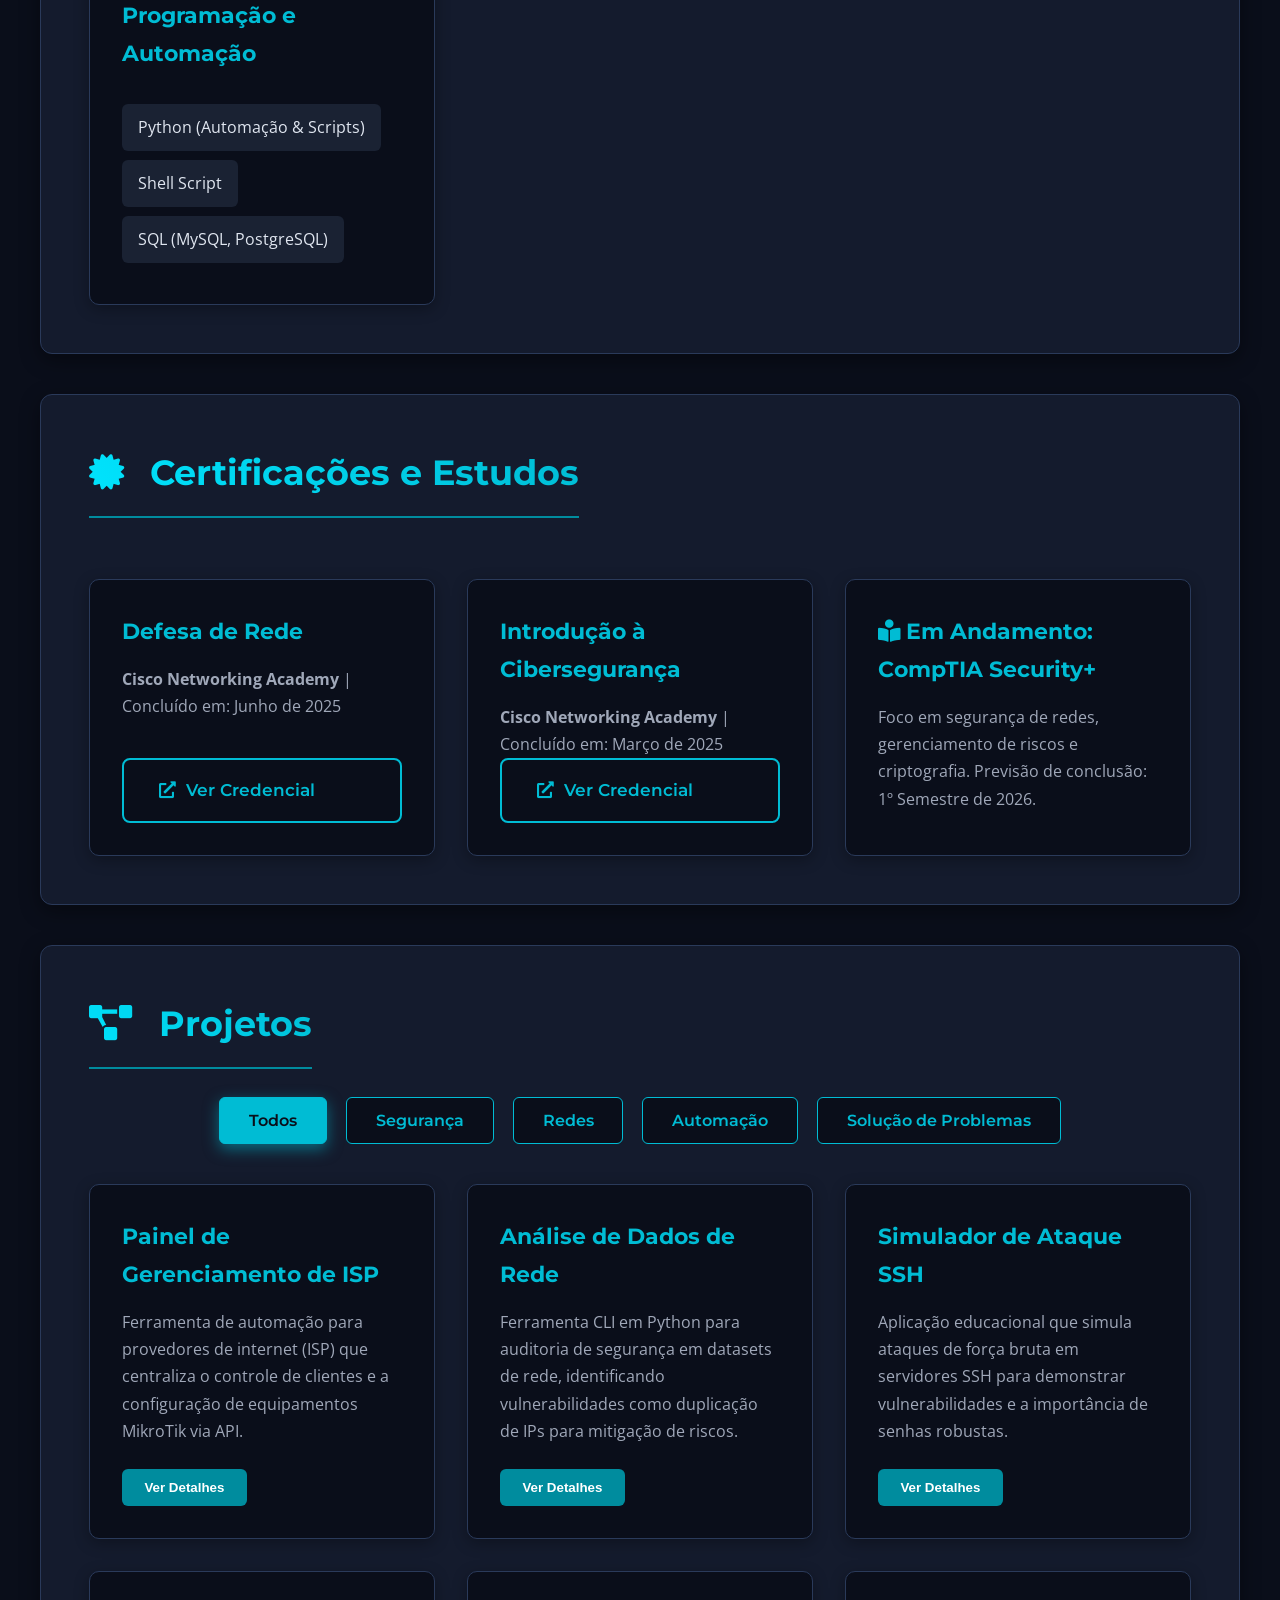
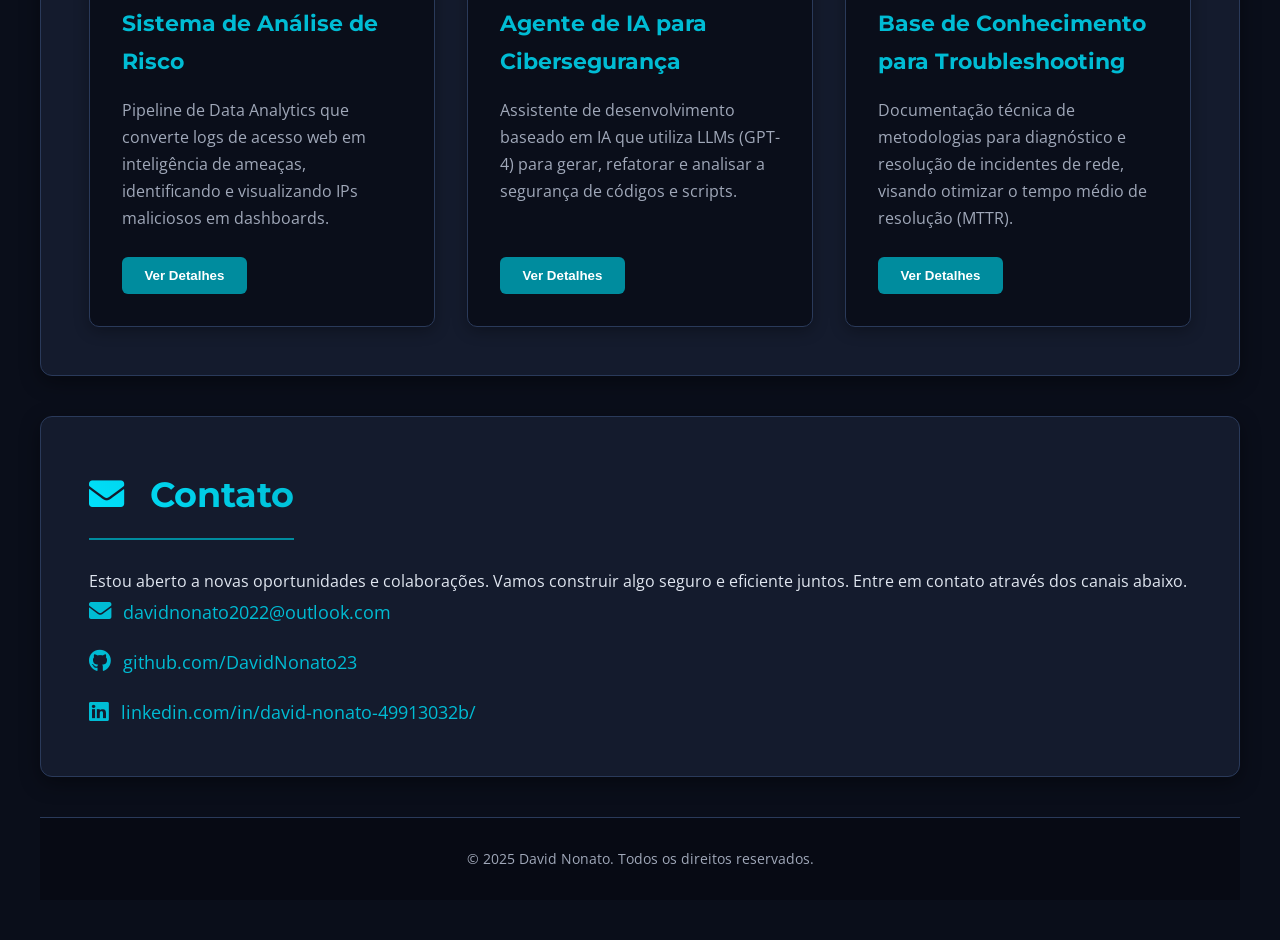
==== commit 4fa5f1c2: "Add files via upload" ====
--- a/index.htm
+++ b/index.htm
@@ -3,10 +3,16 @@
 <head>
     <meta charset="UTF-8">
     <meta name="viewport" content="width=device-width, initial-scale=1.0">
-    <title>David Nonato - Portfólio</title>
+    <meta name="description" content="Portfólio de David Nonato, Analista de Segurança da Informação e Suporte de TI com foco em proteção de dados, automação de sistemas e resposta a incidentes.">
+    <meta name="keywords" content="David Nonato, Segurança da Informação, Cibersegurança, Suporte TI, Redes, Automação, Python, Zabbix, Power BI, Análise de Vulnerabilidades">
+    <meta name="author" content="David Nonato">
+
+    <meta property="og:title" content="David Nonato - Portfólio de Segurança e TI">
+    <meta property="og:description" content="Explore os projetos e habilidades de David Nonato, profissional focado em cibersegurança, redes e automação.">
+    <meta property="og:type" content="website">
+    <title>David Nonato | Analista de Segurança da Informação | TI</title>
     
     <link href="https://fonts.googleapis.com/css2?family=Montserrat:wght@400;600;700&family=Open+Sans:wght@300;400&display=swap" rel="stylesheet">
-    
     <link rel="stylesheet" href="https://cdnjs.cloudflare.com/ajax/libs/font-awesome/5.15.4/css/all.min.css">
     
     <link rel="stylesheet" href="style.css">
@@ -14,36 +20,35 @@
 <body>
 
     <header class="main-header">
-        <button class="menu-toggle" aria-label="Abrir Menu">
-            <i class="fas fa-bars"></i>
+        <button class="menu-toggle" aria-label="Abrir Menu de Navegação">
+            <i class="fas fa-bars" aria-hidden="true"></i>
         </button>
-
         <div class="header-content">
-            <img src="Fotos/unnamed.jpg" alt="Foto de Perfil David Nonato" class="profile-pic-header">
+            <img src="Fotos/unnamed.jpg" alt="Foto de Perfil de David Nonato" class="profile-pic-header">
             <div>
-                <h1>Analista de Suporte TI | Analista de Segurança da Informação</h1>
+                <h1>Analista de Segurança da Informação | Suporte de TI</h1>
                 <p class="tagline">David Nonato</p>
             </div>
         </div>
         <div class="social-links">
-            <a href="https://github.com/DavidNonato23" target="_blank" aria-label="GitHub"><i class="fab fa-github"></i></a>
-            <a href="https://www.linkedin.com/in/david-nonato-49913032b/" target="_blank" aria-label="LinkedIn"><i class="fab fa-linkedin"></i></a>
-            <a href="CV/Curriculo David Nonato.pdf" download aria-label="Baixar Currículo"><i class="fas fa-download"></i></a>
+            <a href="https://github.com/DavidNonato23" target="_blank" aria-label="Visitar perfil no GitHub"><i class="fab fa-github" aria-hidden="true"></i></a>
+            <a href="https://www.linkedin.com/in/david-nonato-49913032b/" target="_blank" aria-label="Visitar perfil no LinkedIn"><i class="fab fa-linkedin" aria-hidden="true"></i></a>
+            <a href="CV/Curriculo David Nonato.pdf" download aria-label="Baixar Currículo em PDF"><i class="fas fa-download" aria-hidden="true"></i></a>
         </div>
     </header>
 
     <div class="sidebar">
-        <button class="close-sidebar" aria-label="Fechar Menu">
-            <i class="fas fa-times"></i>
+        <button class="close-sidebar" aria-label="Fechar Menu de Navegação">
+            <i class="fas fa-times" aria-hidden="true"></i>
         </button>
         <nav class="sidebar-nav">
             <ul>
-                <li><a href="#home"><i class="fas fa-home"></i> Início</a></li>
-                <li><a href="#sobre"><i class="fas fa-user"></i> Sobre Mim</a></li>
-                <li><a href="#habilidades"><i class="fas fa-tools"></i> Habilidades</a></li>
-                <li><a href="#certificacao"><i class="fas fa-certificate"></i> Certificações</a></li>
-                <li><a href="#projetos"><i class="fas fa-project-diagram"></i> Projetos</a></li>
-                <li><a href="#contato"><i class="fas fa-envelope"></i> Contato</a></li>
+                <li><a href="#home"><i class="fas fa-home" aria-hidden="true"></i> Início</a></li>
+                <li><a href="#sobre"><i class="fas fa-user" aria-hidden="true"></i> Sobre Mim</a></li>
+                <li><a href="#habilidades"><i class="fas fa-tools" aria-hidden="true"></i> Habilidades</a></li>
+                <li><a href="#certificacao"><i class="fas fa-certificate" aria-hidden="true"></i> Certificações</a></li>
+                <li><a href="#projetos"><i class="fas fa-project-diagram" aria-hidden="true"></i> Projetos</a></li>
+                <li><a href="#contato"><i class="fas fa-envelope" aria-hidden="true"></i> Contato</a></li>
             </ul>
         </nav>
     </div>
@@ -51,229 +56,144 @@
     <div class="content-wrapper" id="main-content-area">
         <main>
             <section id="home" class="section-content">
-                <h2><i class="fas fa-terminal"></i> Início</h2>
-                <p>
-                    Olá! Seja bem-vindo(a) ao meu portfólio. Sou um profissional dedicado à área de Tecnologia da Informação, com foco em <strong>Suporte, Monitoramento e Segurança da Informação</strong>. Minha paixão é otimizar sistemas, proteger dados e garantir que a infraestrutura tecnológica funcione sem problemas.
-                </p>
-                <p>
-                    Tenho experiência em resolver desafios complexos de TI, implementar soluções de segurança robustas e monitorar ambientes para prevenir incidentes. Adoro aprender e estou sempre em busca de novas tecnologias e metodologias para aplicar no meu trabalho.
-                </p>
+                <h2><i class="fas fa-terminal" aria-hidden="true"></i> Protegendo Ativos Digitais</h2>
+                <p>Bem-vindo ao meu portfólio. Sou um profissional de TI com especialização em <strong>Segurança da Informação e Suporte</strong>, dedicado a fortalecer infraestruturas, otimizar a performance de sistemas e garantir a proteção de dados contra ameaças digitais.</p>
                 <div class="button-container">
-                    <a href="#projetos" class="btn-primary"><i class="fas fa-project-diagram"></i> Ver Projetos</a>
-                    <a href="#contato" class="btn-secondary"><i class="fas fa-envelope"></i> Contato</a>
+                    <a href="#projetos" class="btn-primary"><i class="fas fa-project-diagram" aria-hidden="true"></i> Meus Projetos</a>
+                    <a href="#contato" class="btn-secondary"><i class="fas fa-envelope" aria-hidden="true"></i> Entrar em Contato</a>
                 </div>
             </section>
-
-            <hr>
-
+            
             <section id="sobre" class="section-content">
-                <h2><i class="fas fa-user"></i> Sobre Mim</h2>
-                <p>
-                    Meu nome é David Nonato e sou um entusiasta da tecnologia com experiência em Suporte Técnico, Monitoramento de Sistemas e Segurança da Informação. Sou apaixonado por resolver problemas, otimizar processos e garantir a integridade e disponibilidade dos sistemas.
-                </p>
-                <p>
-                    Com um histórico de atendimento e suporte a usuários, possuo sólidas habilidades em identificar e solucionar falhas em hardware e software, além de gerenciar redes e sistemas operacionais. Minha jornada na segurança da informação me permitiu desenvolver conhecimentos em análise de vulnerabilidades, implementação de políticas de segurança e resposta a incidentes, buscando sempre proteger os ativos digitais.
-                </p>
-                <p>
-                    Estou sempre em busca de novos conhecimentos e desafios que me permitam crescer profissionalmente e contribuir para um ambiente tecnológico mais seguro e eficiente. Minha curiosidade e proatividade me impulsionam a explorar as últimas tendências e tecnologias para entregar as melhores soluções.
-                </p>
+                <h2><i class="fas fa-user" aria-hidden="true"></i> Sobre Mim</h2>
+                <p>Meu nome é David Nonato. Com uma base sólida em suporte técnico e uma paixão por cibersegurança, minha carreira é focada em resolver desafios complexos e implementar soluções robustas. Atualmente, estou aprofundando meus conhecimentos para a certificação <strong>CompTIA Security+</strong>, com foco em gerenciamento de riscos e estratégias de defesa avançadas, buscando sempre estar à frente das novas ameaças tecnológicas.</p>
             </section>
 
-            <hr>
-
             <section id="habilidades" class="section-content">
-                <h2><i class="fas fa-tools"></i> Habilidades</h2>
+                <h2><i class="fas fa-tools" aria-hidden="true"></i> Habilidades Técnicas</h2>
                 <div class="skill-grid">
                     <div class="skill-category">
                         <h3>Segurança da Informação</h3>
-                        <ul>
-                            <li>Análise de Vulnerabilidades</li>
-                            <li>Prevenção de Ataques Cibernéticos</li>
-                            <li>Firewalls</li>
-                            <li>Sistemas de Detecção de Intrusão (IDS/IPS)</li>
-                            <li>Resposta a Incidentes</li>
-                        </ul>
+                        <ul><li>Análise de Vulnerabilidades</li><li>Análise de Logs com ELK Stack</li><li>Cloud Security (AWS, Azure)</li><li>Firewalls e WAF</li><li>Resposta a Incidentes</li></ul>
                     </div>
                     <div class="skill-category">
                         <h3>Monitoramento e Redes</h3>
-                        <ul>
-                            <li>Zabbix</li>
-                            <li>Grafana</li>
-                            <li>Nagios</li>
-                            <li>Configuração de Redes</li>
-                            <li>Infraestrutura de Redes</li>
-                        </ul>
+                        <ul><li>Zabbix, Grafana, Prometheus</li><li>Infraestrutura de Redes</li><li>Infraestrutura como Código (Terraform)</li><li>Protocolos TCP/IP</li></ul>
                     </div>
                     <div class="skill-category">
-                        <h3>Suporte e Sistemas</h3>
-                        <ul>
-                            <li>Troubleshooting de Hardware e Software</li>
-                            <li>Windows Server</li>
-                            <li>Linux (Ubuntu, CentOS)</li>
-                            <li>Virtualização (VMware, VirtualBox)</li>
-                        </ul>
+                        <h3>Sistemas e Cloud</h3>
+                        <ul><li>Ambientes Híbridos (On-Prem & Cloud)</li><li>Windows Server e Linux</li><li>Containers (Docker)</li><li>AWS EC2 & S3</li></ul>
                     </div>
                     <div class="skill-category">
-                        <h3>Programação e Banco de Dados</h3>
-                        <ul>
-                            <li>Python (Básico para automação)</li>
-                            <li>Shell Script</li>
-                            <li>SQL (MySQL, PostgreSQL)</li>
-                        </ul>
+                        <h3>Programação e Automação</h3>
+                        <ul><li>Python (Automação & Scripts)</li><li>Shell Script</li><li>SQL (MySQL, PostgreSQL)</li></ul>
+                    </div>
+                </div>
+            </section>
+            
+            <section id="certificacao" class="section-content">
+                <h2><i class="fas fa-certificate" aria-hidden="true"></i> Certificações e Estudos</h2>
+                <div class="study-grid">
+                    <div class="study-card">
+                        <h4>Defesa de Rede</h4>
+                        <p><strong>Cisco Networking Academy</strong> | Concluído em: Junho de 2025</p>
+                        <a href="https://www.credly.com/badges/69b7f07e-bc03-46f9-a338-cb088e670385/public_url" target="_blank" class="btn-secondary" aria-label="Ver credencial de Defesa de Rede"><i class="fas fa-external-link-alt" aria-hidden="true"></i> Ver Credencial</a>
+                    </div>
+                    <div class="study-card">
+                        <h4>Introdução à Cibersegurança</h4>
+                        <p><strong>Cisco Networking Academy</strong> | Concluído em: Março de 2025</p>
+                        <a href="https://www.credly.com/badges/b8b435cb-6d3e-45e4-b8b3-ee7cb93e50a4" target="_blank" class="btn-secondary" aria-label="Ver credencial de Introdução à Cibersegurança"><i class="fas fa-external-link-alt" aria-hidden="true"></i> Ver Credencial</a>
+                    </div>
+                    <div class="study-card">
+                        <h4><i class="fas fa-book-reader" aria-hidden="true"></i> Em Andamento: CompTIA Security+</h4>
+                        <p>Foco em segurança de redes, gerenciamento de riscos e criptografia. Previsão de conclusão: 1º Semestre de 2026.</p>
                     </div>
                 </div>
             </section>
 
-            <hr>
-
-            <section id="certificacao" class="section-content">
-                <h2><i class="fas fa-certificate"></i> Certificações</h2>
-                <div class="study-grid">
-                    <div class="study-card">
-                        <h4>Defesa de rede</h4>
-                        <p><strong>Cisco Networking Academy</strong></p>
-                        <p>Conclusão: 16 de junho 2025</p>
-                        <p>Esta certificação aborda os princípios básicos de segurança da informação, ameaças comuns, vulnerabilidades e medidas de proteção.</p>
-                        <a href="https://www.credly.com/badges/69b7f07e-bc03-46f9-a338-cb088e670385/public_url" target="_blank" class="btn-secondary" style="margin-top: auto;"><i class="fas fa-external-link-alt"></i> Ver Certificação</a>
-                    </div>
-                    <div class="study-card">
-                        <h4>Introdução ao Cibersegurança</h4>
-                        <p><strong>Cisco Networking Academy</strong></p>
-                        <p>Conclusão: 31 de março 2025</p>
-                        <p>Foca nos fundamentos do sistema operacional Linux, comandos básicos, gerenciamento de arquivos e permissões.</p>
-                        <a href="https://www.credly.com/badges/b8b435cb-6d3e-45e4-b8b3-ee7cb93e50a4" target="_blank" class="btn-secondary" style="margin-top: auto;"><i class="fas fa-external-link-alt"></i> Ver Certificação</a>
-                    </div>
-                </div>
-            </section>
-
-            <hr>
-
             <section id="projetos" class="section-content">
-                <h2><i class="fas fa-project-diagram"></i> Projetos</h2>
+                <h2><i class="fas fa-project-diagram" aria-hidden="true"></i> Projetos</h2>
                 <div class="filter-buttons">
                     <button class="filter-btn active" data-filter="all">Todos</button>
                     <button class="filter-btn" data-filter="seguranca">Segurança</button>
                     <button class="filter-btn" data-filter="redes">Redes</button>
                     <button class="filter-btn" data-filter="automacao">Automação</button>
-                    <button class="filter-btn" data-filter="bancodados">Banco de Dados</button>
                     <button class="filter-btn" data-filter="solucao-problemas">Solução de Problemas</button>
                 </div>
                 <div class="project-grid">
-                    <div class="project-card" data-category="redes">
-                        <h3>Painel de Gerenciamento de Provedor de Internet</h3>
-                        <p>Este projeto é um Painel de Gerenciamento de Provedor de Internet desenvolvido em Python com a biblioteca Kivy para a interface gráfica. Ele foi criado para simplificar e automatizar diversas tarefas de um provedor, desde a gestão de clientes até a interação direta com equipamentos MikroTik.</p>
-                        <ul>
-                            <li><strong>Tecnologias:</strong> Python, Kivy, Git & GitHub, cx_Freeze, API MikroTik, JSON, Requests</li>
-                            <li><strong>Status:</strong> Concluído</li>
-                        </ul>
-                        <button class="details-button" data-target="projeto-login-php-mysql">Ver Detalhes</button>
-                        <div id="projeto-login-php-mysql-detalhes" class="detalhes-ocultos">
-                            <p><strong>Detalhes:</strong> Interface de Usuário Intuitiva: Desenvolvida com Kivy, oferece uma navegação fácil e responsiva. 🖥️
-Integração com MikroTik: Automatiza configurações e gerenciamento de rede diretamente com seus dispositivos MikroTik. ⚙️
-Gerenciamento de Clientes Conectados: Visão e controle em tempo real dos clientes conectados ao provedor. 🧑‍🤝‍🧑
-Sistema de Backup Integrado: Funcionalidade para criar e gerenciar backups importantes do sistema. 💾
-Controle de Versão e Atualizações: O aplicativo pode verificar e gerenciar suas próprias atualizações, garantindo que você tenha sempre a versão mais recente. ⬆️</p>
-                            <ul>
-                                <li><strong>Link do Repositório:</strong> <a href="https://github.com/DavidNonato23/Projeto-Web/tree/DavidNonato23/Aulas/Projetos_SalvaCity" target="_blank">GitHub Link</a></li>
-                            </ul>
+                    <div class="project-card" data-category="redes automacao">
+                        <h3>Painel de Gerenciamento de ISP</h3>
+                        <p>Ferramenta de automação para provedores de internet (ISP) que centraliza o controle de clientes e a configuração de equipamentos MikroTik via API.</p>
+                        <button class="details-button" data-target="proj-1" aria-expanded="false">Ver Detalhes</button>
+                        <div class="detalhes-ocultos" id="proj-1">
+                            <p><strong>Tecnologias:</strong> Python, Kivy, API MikroTik, JSON.</p>
+                            <a href="https://github.com/DavidNonato23/Projeto-Web/tree/DavidNonato23/Aulas/Projetos_SalvaCity" target="_blank" aria-label="Ver projeto Painel de ISP no GitHub">Ver no GitHub</a>
                         </div>
                     </div>
-
-                    <div class="project-card" data-category="seguranca">
-                        <h3>Projeto tentativa de invasão de Servidor SSH</h3>
-                        <p>Implementação de um sistema de monitoramento de infraestrutura de rede e servidores.</p>
-                        <ul>
-                            <li><strong>Tecnologias:</strong> tkinter</li>
-                            <li><strong>Status:</strong> Concluido</li>
-                        </ul>
-                        <button class="details-button" data-target="projeto-monitoramento-zabbix">Ver Detalhes</button>
-                        <div id="projeto-monitoramento-zabbix-detalhes" class="detalhes-ocultos">
-                            <p><strong>Detalhes:</strong> 🚀 Simulador de Ataque de Força Bruta SSH (Estudos) 💻 Este projeto, desenvolvido por você, apresenta um simulador para estudos de ataque de força bruta SSH, desenvolvido em Python usando a biblioteca tkinter para a interface gráfica e paramiko para a conectividade SSH. Ele foi criado com o objetivo de demonstrar como funcionam os ataques de força bruta a senhas em ambientes SSH, gerando senhas aleatórias e tentando autenticar-se em um servidor SSH alvo.</p>
-                            <ul>
-                                <li><strong>Link do Repositório:</strong> <a href="https://github.com/DavidNonato23/projeto-tentativa-de-invas-o-servidor-SSH" target="_blank">GitHub Link</a></li>
-                            </ul>
+                    <div class="project-card" data-category="redes seguranca">
+                        <h3>Análise de Dados de Rede</h3>
+                        <p>Ferramenta CLI em Python para auditoria de segurança em datasets de rede, identificando vulnerabilidades como duplicação de IPs para mitigação de riscos.</p>
+                        <button class="details-button" data-target="proj-2" aria-expanded="false">Ver Detalhes</button>
+                        <div class="detalhes-ocultos" id="proj-2">
+                            <p><strong>Tecnologias:</strong> Python, Pandas, Power BI.</p>
+                            <a href="https://github.com/DavidNonato23/Analise-de-dado-de-rede-e-seguranca" target="_blank" aria-label="Ver projeto Análise de Dados de Rede no GitHub">Ver no GitHub</a>
                         </div>
                     </div>
-
                     <div class="project-card" data-category="seguranca">
-                        <h3>Sistema central de risco</h3>
-                        <p>O principal objetivo é transformar dados de log brutos em Inteligência de Segurança Acionável, permitindo a identificação imediata de IPs maliciosos e a visualização da Taxa de Falha do sistema.</p>
-                        <ul>
-                            <li><strong>Tecnologias:</strong> Power BI, Python, DAX</li>
-                            <li><strong>Status:</strong> Concluido</li>
-                        </ul>
-                        <button class="details-button" data-target="projeto-monitoramento-zabbix">Ver Detalhes</button>
-                        <div id="projeto-monitoramento-zabbix-detalhes" class="detalhes-ocultos">
-                            <p><strong>Detalhes:</strong>Sistema Central de Análise de Risco (SCAR)Visão Geral do Projeto O Sistema Central de Análise de Risco (SCAR) é um projeto de Data Analytics e Cibersegurança que demonstra a construção de um pipeline completo (Python + Power BI) para detecção e priorização de ameaças a partir de logs de acesso web simulados.</p>
-                            <ul>
-                                <li><strong>Link do Repositório:</strong> <a href="https://github.com/DavidNonato23/sistema-central-de-risco.git" target="_blank">GitHub Link</a></li>
-                            </ul>
+                        <h3>Simulador de Ataque SSH</h3>
+                        <p>Aplicação educacional que simula ataques de força bruta em servidores SSH para demonstrar vulnerabilidades e a importância de senhas robustas.</p>
+                        <button class="details-button" data-target="proj-3" aria-expanded="false">Ver Detalhes</button>
+                        <div class="detalhes-ocultos" id="proj-3">
+                            <p><strong>Tecnologias:</strong> Python, Tkinter, Paramiko.</p>
+                            <a href="https://github.com/DavidNonato23/projeto-tentativa-de-invas-o-servidor-SSH" target="_blank" aria-label="Ver projeto Simulador de Ataque SSH no GitHub">Ver no GitHub</a>
                         </div>
                     </div>
-
                     <div class="project-card" data-category="seguranca">
-                        <h3>Agente de ia / Cibersegurança</h3>
-                        <p>Um painel administrativo para gerenciamento de clientes, planos e status de rede de provedores.</p>
-                        <ul>
-                            <li><strong>Tecnologias:</strong> Modelos de linguagem avançados da OpenIA (GPT-4)
-- APIs RESTful para integração simples
-- Suporte para múltiplas linguagens de programação
-- Infraestrutura escalável para respostas rápidas</li>
-                            <li><strong>Status:</strong> Concluído</li>
-                        </ul>
-                        <button class="details-button" data-target="projeto-provedor-internet">Ver Detalhes</button>
-                        <div id="projeto-provedor-internet-detalhes" class="detalhes-ocultos">
-                            <p><strong>Detalhes:</strong> 💡 Funcionalidades
-
-- Geração automática de código em várias linguagens: Python, JavaScript, Java, C++, e mais.
-- Capacidade de interpretar descrições em linguagem natural e transformar em scripts funcionais.
-- Suporte para refatoração e otimização de códigos existentes.
-- Sugestões inteligentes para resolver problemas de programação.
-- Interface amigável e fácil de usar.</strong>. O projeto visou simplificar as operações diárias de um provedor, melhorando a eficiência e o controle.</p>
-                            <ul>
-                                <li><strong>Link do Repositório:</strong> <a href="https://github.com/DavidNonato23/Ciberseguranca-projetos/tree/DavidNonato23/Aulas/Agente%20de%20ia" target="_blank">GitHub Link</a></li>
-                            </ul>
+                        <h3>Sistema de Análise de Risco</h3>
+                        <p>Pipeline de Data Analytics que converte logs de acesso web em inteligência de ameaças, identificando e visualizando IPs maliciosos em dashboards.</p>
+                        <button class="details-button" data-target="proj-4" aria-expanded="false">Ver Detalhes</button>
+                        <div class="detalhes-ocultos" id="proj-4">
+                            <p><strong>Tecnologias:</strong> Python, Power BI, DAX.</p>
+                            <a href="https://github.com/DavidNonato23/sistema-central-de-risco.git" target="_blank" aria-label="Ver projeto Sistema de Análise de Risco no GitHub">Ver no GitHub</a>
                         </div>
                     </div>
-
-                    <div class="project-card" data-category="solucao-problemas">
-                        <h3>Diagnóstico e Resolução de Problemas de Conectividade</h3>
-                        <p>Estudo de caso e documentação de metodologias para diagnosticar e resolver problemas comuns de rede e conectividade em ambientes corporativos.</p>
-                        <ul>
-                            <li><strong>Tecnologias:</strong> Wireshark, Ping, Traceroute, Ferramentas de Gerenciamento de Rede, Documentação Técnica</li>
-                            <li><strong>Status:</strong> Em Desenvolvimento (Documentação)</li>
-                        </ul>
-                        <button class="details-button" data-target="projeto-solucao-problemas">Ver Detalhes</button>
-                        <div id="projeto-solucao-problemas-detalhes" class="detalhes-ocultos">
-                            <p><strong>Detalhes:</strong> Este projeto foca na criação de um guia prático para a identificação e resolução de falhas de conectividade. Inclui cenários comuns como problemas de DNS, DHCP, roteamento e firewall, apresentando as ferramentas e os passos lógicos para o diagnóstico eficaz. O objetivo é servir como um recurso para otimizar o tempo de resposta em incidentes de rede e suporte técnico.</p>
-                            <ul>
-                                <li><strong>Link do Repositório:</strong> N/A (Documentação interna)</li>
-                            </ul>
+                    <div class="project-card" data-category="seguranca automacao">
+                        <h3>Agente de IA para Cibersegurança</h3>
+                        <p>Assistente de desenvolvimento baseado em IA que utiliza LLMs (GPT-4) para gerar, refatorar e analisar a segurança de códigos e scripts.</p>
+                        <button class="details-button" data-target="proj-5" aria-expanded="false">Ver Detalhes</button>
+                        <div class="detalhes-ocultos" id="proj-5">
+                            <p><strong>Tecnologias:</strong> OpenAI API, APIs RESTful, Python.</p>
+                            <a href="https://github.com/DavidNonato23/Ciberseguranca-projetos/tree/DavidNonato23/Aulas/Agente%20de%20ia" target="_blank" aria-label="Ver projeto Agente de IA no GitHub">Ver no GitHub</a>
+                        </div>
+                    </div>
+                    <div class="project-card" data-category="redes solucao-problemas">
+                        <h3>Base de Conhecimento para Troubleshooting</h3>
+                        <p>Documentação técnica de metodologias para diagnóstico e resolução de incidentes de rede, visando otimizar o tempo médio de resolução (MTTR).</p>
+                        <button class="details-button" data-target="proj-6" aria-expanded="false">Ver Detalhes</button>
+                        <div class="detalhes-ocultos" id="proj-6">
+                            <p><strong>Tecnologias:</strong> Wireshark, Ping, Traceroute.</p>
+                            <p><strong>Link:</strong> Documentação interna.</p>
                         </div>
                     </div>
                 </div>
             </section>
 
-            <hr>
-
             <section id="contato" class="section-content">
-                <h2><i class="fas fa-envelope"></i> Contato</h2>
-                <p>Se você tem um projeto em mente, gostaria de colaborar ou apenas conversar sobre tecnologia, sinta-se à vontade para me contatar:</p>
+                <h2><i class="fas fa-envelope" aria-hidden="true"></i> Contato</h2>
+                <p>Estou aberto a novas oportunidades e colaborações. Vamos construir algo seguro e eficiente juntos. Entre em contato através dos canais abaixo.</p>
                 <div class="contact-info">
-                    <p><i class="fas fa-envelope"></i> <a href="mailto:davidnonato2022@outlook.com">davidnonato2022@outlook.com</a></p>
-                    <p><i class="fab fa-github"></i> <a href="https://github.com/DavidNonato23" target="_blank">github.com/DavidNonato23</a></p>
-                    <p><i class="fab fa-linkedin"></i> <a href="https://www.linkedin.com/in/david-nonato-49913032b/" target="_blank">linkedin.com/in/david-nonato-49913032b/</a></p>
+                    <p><i class="fas fa-envelope" aria-hidden="true"></i> <a href="mailto:davidnonato2022@outlook.com">davidnonato2022@outlook.com</a></p>
+                    <p><i class="fab fa-github" aria-hidden="true"></i> <a href="https://github.com/DavidNonato23" target="_blank">github.com/DavidNonato23</a></p>
+                    <p><i class="fab fa-linkedin" aria-hidden="true"></i> <a href="https://www.linkedin.com/in/david-nonato-49913032b/" target="_blank">linkedin.com/in/david-nonato-49913032b/</a></p>
                 </div>
             </section>
-
         </main>
-
+        
         <footer>
             <p>&copy; 2025 David Nonato. Todos os direitos reservados.</p>
-            <p id="datetime-display"></p>
         </footer>
     </div>
-
+    
     <script src="script.js"></script>
 </body>
 </html>
--- a/style.css
+++ b/style.css
@@ -1,236 +1,91 @@
-/* style.css - Tema Dark Blue Elegante */
+/* style.css - Tema Dark Blue Elegante (Versão Refinada) */
 
-/* Variáveis CSS para cores e fontes (tema Dark Blue Aprimorado) */
+/* Variáveis CSS */
 :root {
-    --primary-blue: #00bcd4; /* Azul Ciano Vibrante para destaques (similar ao link) */
-    --secondary-blue: #008c9e; /* Um azul mais escuro, mas ainda vibrante */
-    --darkest-bg: #0a0e1a; /* Fundo muito escuro, quase preto com toque azulado */
-    --dark-bg-light: #141b2d; /* Fundo de seções, um pouco mais claro */
-    --text-color-light: #e0e6f0; /* Cor principal do texto (branco azulado) */
-    --text-color-muted: #a0a8b9; /* Cor para textos secundários */
-    --border-color: #2a3a5a; /* Bordas e divisores sutis */
-    --hover-effect: #00e5ff; /* Efeito de hover mais intenso */
-    --header-footer-bg: #070a14; /* Fundo do cabeçalho e rodapé, mais escuro */
-
-    --font-primary: 'Montserrat', sans-serif; /* Para títulos e elementos importantes */
-    --font-secondary: 'Open Sans', sans-serif; /* Para o corpo do texto */
+    --primary-blue: #00bcd4;
+    --secondary-blue: #008c9e;
+    --darkest-bg: #0a0e1a;
+    --dark-bg-light: #141b2d;
+    --text-color-light: #e0e6f0;
+    --text-color-muted: #a0a8b9;
+    --border-color: #2a3a5a;
+    --hover-effect: #00e5ff;
+    --header-footer-bg: #070a14;
+    --font-primary: 'Montserrat', sans-serif;
+    --font-secondary: 'Open Sans', sans-serif;
 }
 
-/* Reset básico e estilos globais */
-* {
-    margin: 0;
-    padding: 0;
-    box-sizing: border-box;
-}
+/* Reset e Globais */
+* { margin: 0; padding: 0; box-sizing: border-box; }
+
+html { scroll-behavior: smooth; }
 
 body {
     font-family: var(--font-secondary);
     background-color: var(--darkest-bg);
     color: var(--text-color-light);
     line-height: 1.7;
-    overflow-x: hidden; /* Evita rolagem horizontal */
-    scroll-behavior: smooth; /* Rolagem suave para âncoras */
+    overflow-x: hidden;
 }
 
-a {
-    color: var(--primary-blue);
-    text-decoration: none;
-    transition: color 0.3s ease;
+body::before {
+    content: '';
+    position: fixed;
+    top: 0; left: 0;
+    width: 100%; height: 100%;
+    background: radial-gradient(circle at top left, rgba(0, 188, 212, 0.05), transparent 40%);
+    z-index: -1;
+    pointer-events: none;
 }
 
-a:hover {
-    color: var(--hover-effect);
-    text-decoration: underline;
-}
+a { color: var(--primary-blue); text-decoration: none; transition: color 0.3s ease; }
+a:hover { color: var(--hover-effect); }
 
-/* Estilos de Cabeçalho Principal */
+/* Cabeçalho (com Glassmorphism) */
 .main-header {
-    background-color: var(--header-footer-bg);
-    color: var(--text-color-light);
+    background-color: rgba(7, 10, 20, 0.85); 
+    backdrop-filter: blur(10px);
+    -webkit-backdrop-filter: blur(10px);
     padding: 1rem 2.5rem;
     display: flex;
     justify-content: space-between;
     align-items: center;
     border-bottom: 1px solid var(--border-color);
-    position: sticky;
-    top: 0;
-    z-index: 1000;
+    position: sticky; top: 0; z-index: 1000;
     box-shadow: 0 4px 15px rgba(0, 0, 0, 0.4);
 }
 
-.main-header .menu-toggle {
-    background: none;
-    border: none;
-    color: var(--primary-blue);
-    font-size: 2rem;
-    cursor: pointer;
-    display: none; /* Escondido por padrão, mostrado em telas menores */
-}
+.main-header .menu-toggle { display: none; background: none; border: none; color: var(--primary-blue); font-size: 2rem; cursor: pointer; }
+.header-content { display: flex; align-items: center; gap: 1.2rem; }
+.header-content .profile-pic-header { width: 65px; height: 65px; border-radius: 50%; object-fit: cover; border: 3px solid var(--primary-blue); transition: transform 0.3s ease; animation: pulse-border 2s infinite alternate; }
+.header-content .profile-pic-header:hover { transform: scale(1.05); }
+.header-content h1 { font-family: var(--font-primary); font-size: 1.6rem; margin: 0; }
+.header-content p.tagline { font-size: 0.95rem; color: var(--text-color-muted); margin: 0; }
+.social-links { display: flex; gap: 1.2rem; }
+.social-links a { color: var(--text-color-light); font-size: 1.6rem; transition: color 0.3s ease, transform 0.3s ease; }
+.social-links a:hover { color: var(--hover-effect); transform: translateY(-4px); }
 
-.header-content {
-    display: flex;
-    align-items: center;
-    gap: 1.2rem;
-}
-
-.header-content .profile-pic-header {
-    width: 65px;
-    height: 65px;
-    border-radius: 50%;
-    object-fit: cover;
-    border: 3px solid var(--primary-blue);
-    box-shadow: 0 0 12px rgba(0, 188, 212, 0.8);
-    transition: transform 0.3s ease;
-}
-
-.header-content .profile-pic-header:hover {
-    transform: scale(1.05);
-}
-
-.header-content h1 {
-    font-family: var(--font-primary);
-    font-size: 1.6rem;
-    color: var(--text-color-light);
-    margin-bottom: 0.3rem;
-    line-height: 1.3;
-}
-
-.header-content p.tagline {
-    font-family: var(--font-secondary);
-    font-size: 0.95rem;
-    color: var(--text-color-muted);
-}
-
-.social-links {
-    display: flex;
-    gap: 1.2rem;
-}
-
-.social-links a {
-    color: var(--text-color-light);
-    font-size: 1.6rem;
-    transition: color 0.3s ease, transform 0.3s ease;
-}
-
-.social-links a:hover {
-    color: var(--hover-effect);
-    transform: translateY(-4px);
-}
-
-/* Sidebar (Menu Lateral) */
+/* Sidebar */
 .sidebar {
     background-color: var(--header-footer-bg);
-    color: var(--text-color-light);
-    width: 280px;
-    position: fixed;
-    top: 0;
-    left: -280px; /* Escondido por padrão */
-    height: 100%;
-    padding-top: 3rem;
-    box-shadow: 4px 0 15px rgba(0, 0, 0, 0.7);
-    transition: left 0.4s cubic-bezier(0.68, -0.55, 0.265, 1.55); /* Efeito de mola */
+    width: 280px; position: fixed; top: 0; height: 100%;
+    padding-top: 3rem; box-shadow: 4px 0 15px rgba(0, 0, 0, 0.7);
     z-index: 1100;
-    display: flex;
-    flex-direction: column;
-    align-items: center;
+    transform: translateX(-100%);
+    transition: transform 0.4s cubic-bezier(0.68, -0.55, 0.265, 1.55);
 }
+.sidebar.active { transform: translateX(0); }
+.sidebar .close-sidebar { background: none; border: none; color: var(--text-color-light); font-size: 2rem; cursor: pointer; position: absolute; top: 1.5rem; right: 1.5rem; }
+.sidebar-nav { width: 100%; margin-top: 2.5rem; }
+.sidebar-nav ul { list-style: none; padding: 0; }
+.sidebar-nav ul li a { display: flex; align-items: center; padding: 1.2rem 2.5rem; color: var(--text-color-light); font-size: 1.15rem; transition: background-color 0.3s ease, padding-left 0.3s ease; position: relative; }
+.sidebar-nav ul li a::before { content: ''; position: absolute; top: 0; left: 0; width: 5px; height: 100%; background-color: var(--primary-blue); transform: scaleY(0); transition: transform 0.3s ease; }
+.sidebar-nav ul li a:hover, .sidebar-nav ul li a.active { background-color: var(--dark-bg-light); padding-left: 3rem; }
+.sidebar-nav ul li a:hover::before, .sidebar-nav ul li a.active::before { transform: scaleY(1); }
+.sidebar-nav ul li a i { margin-right: 1rem; font-size: 1.4rem; color: var(--primary-blue); }
 
-.sidebar.active {
-    left: 0; /* Mostra a sidebar */
-}
-
-.sidebar .close-sidebar {
-    background: none;
-    border: none;
-    color: var(--text-color-light);
-    font-size: 2rem;
-    cursor: pointer;
-    position: absolute;
-    top: 1.5rem;
-    right: 1.5rem;
-    transition: color 0.3s ease;
-}
-
-.sidebar .close-sidebar:hover {
-    color: var(--hover-effect);
-}
-
-.sidebar-nav {
-    width: 100%;
-    margin-top: 2.5rem;
-}
-
-.sidebar-nav ul {
-    list-style: none;
-    padding: 0;
-    width: 100%;
-}
-
-.sidebar-nav ul li {
-    width: 100%;
-}
-
-.sidebar-nav ul li a {
-    display: flex;
-    align-items: center;
-    padding: 1.2rem 2.5rem;
-    color: var(--text-color-light);
-    font-family: var(--font-primary);
-    font-size: 1.15rem;
-    transition: background-color 0.3s ease, color 0.3s ease, padding-left 0.3s ease;
-    width: 100%;
-    position: relative;
-    overflow: hidden;
-}
-
-.sidebar-nav ul li a::before {
-    content: '';
-    position: absolute;
-    top: 0;
-    left: 0;
-    width: 5px;
-    height: 100%;
-    background-color: var(--primary-blue);
-    transform: translateX(-5px);
-    transition: transform 0.3s ease;
-}
-
-.sidebar-nav ul li a:hover,
-.sidebar-nav ul li a.active {
-    background-color: var(--dark-bg-light);
-    color: var(--hover-effect);
-    padding-left: 3rem;
-}
-
-.sidebar-nav ul li a:hover::before,
-.sidebar-nav ul li a.active::before {
-    transform: translateX(0);
-}
-
-.sidebar-nav ul li a i {
-    margin-right: 1rem;
-    font-size: 1.4rem;
-    color: var(--primary-blue);
-    transition: color 0.3s ease;
-}
-
-.sidebar-nav ul li a:hover i,
-.sidebar-nav ul li a.active i {
-    color: var(--hover-effect);
-}
-
-/* Wrapper de Conteúdo Principal */
-.content-wrapper {
-    transition: margin-left 0.4s cubic-bezier(0.68, -0.55, 0.265, 1.55);
-    padding: 2.5rem;
-    min-height: calc(100vh - 120px); /* Ajuste para o header e footer */
-}
-
-.content-wrapper.sidebar-open {
-    margin-left: 280px; /* Empurra o conteúdo quando a sidebar está aberta */
-}
-
-/* Seções de Conteúdo */
+/* Conteúdo Principal */
+.content-wrapper { padding: 2.5rem; min-height: 100vh; }
 .section-content {
     background-color: var(--dark-bg-light);
     padding: 3rem;
@@ -238,397 +93,75 @@
     margin-bottom: 2.5rem;
     box-shadow: 0 6px 20px rgba(0, 0, 0, 0.4);
     border: 1px solid var(--border-color);
-    opacity: 0; /* Para animação de fade-in */
-    transform: translateY(30px); /* Para animação de fade-in */
+    opacity: 0; transform: translateY(30px);
     transition: opacity 0.7s ease-out, transform 0.7s ease-out;
 }
-
-.section-content.fade-in-visible {
-    opacity: 1;
-    transform: translateY(0);
-}
-
+.section-content.fade-in-visible { opacity: 1; transform: translateY(0); }
 .section-content h2 {
     font-family: var(--font-primary);
-    color: var(--primary-blue);
     font-size: 2.2rem;
     margin-bottom: 1.8rem;
     border-bottom: 2px solid var(--secondary-blue);
     padding-bottom: 0.8rem;
-    display: flex;
-    align-items: center;
-    gap: 1rem;
-    text-shadow: 0 0 8px rgba(0, 188, 212, 0.4);
+    display: inline-block;
+    background: linear-gradient(45deg, var(--hover-effect), var(--primary-blue));
+    -webkit-background-clip: text;
+    -webkit-text-fill-color: transparent;
+    background-clip: text;
+    text-fill-color: transparent;
 }
+.section-content h2 i { margin-right: 1rem; }
 
-.section-content h2 i {
-    font-size: 2.4rem;
-    color: var(--secondary-blue);
-}
+/* Componentes (Botões, Cards, Grids) */
+.button-container { display: flex; gap: 1.8rem; margin-top: 2.5rem; flex-wrap: wrap; }
+.btn-primary, .btn-secondary { padding: 1rem 2.2rem; border-radius: 8px; font-family: var(--font-primary); font-weight: 600; transition: all 0.3s ease; display: inline-flex; align-items: center; gap: 0.6rem; font-size: 1.05rem; }
+.btn-primary { background-color: var(--primary-blue); color: var(--darkest-bg); border: 2px solid var(--primary-blue); }
+.btn-primary:hover { background-color: var(--hover-effect); border-color: var(--hover-effect); transform: translateY(-3px); box-shadow: 0 8px 20px rgba(0, 188, 212, 0.4); }
+.btn-secondary { background-color: transparent; color: var(--primary-blue); border: 2px solid var(--primary-blue); }
+.btn-secondary:hover { background-color: var(--primary-blue); color: var(--darkest-bg); transform: translateY(-3px); box-shadow: 0 8px 20px rgba(0, 188, 212, 0.4); }
 
-.section-content p {
-    font-size: 1.1rem;
-    line-height: 1.8;
-    margin-bottom: 1.2rem;
-    color: var(--text-color-light);
-}
+.study-grid, .skill-grid, .project-grid { display: grid; grid-template-columns: repeat(auto-fit, minmax(300px, 1fr)); gap: 2rem; margin-top: 2rem; }
+.study-card, .skill-category, .project-card { background-color: var(--darkest-bg); border: 1px solid var(--border-color); border-radius: 10px; padding: 2rem; box-shadow: 0 4px 15px rgba(0, 0, 0, 0.3); display: flex; flex-direction: column; transition: transform 0.3s ease, box-shadow 0.3s ease; }
+.study-card:hover, .skill-category:hover, .project-card:hover { transform: translateY(-5px); box-shadow: 0 8px 25px rgba(0, 188, 212, 0.2); }
+.study-card h4, .skill-category h3, .project-card h3 { font-family: var(--font-primary); color: var(--primary-blue); font-size: 1.4rem; margin-bottom: 1rem; }
+.study-card p, .project-card p { color: var(--text-color-muted); flex-grow: 1; }
+.skill-category ul { list-style: none; padding: 0; margin-top: 1rem; }
+.skill-category ul li { background-color: #1a2233; color: var(--text-color-light); padding: 0.6rem 1rem; margin-bottom: 0.6rem; border-radius: 6px; display: inline-block; margin-right: 8px; }
 
-/* Container de Botões (na seção Início) */
-.button-container {
-    display: flex;
-    gap: 1.8rem;
-    margin-top: 2.5rem;
-    flex-wrap: wrap;
-}
+.filter-buttons { text-align: center; margin-bottom: 2.5rem; display: flex; justify-content: center; flex-wrap: wrap; gap: 1.2rem; }
+.filter-btn { background-color: var(--darkest-bg); color: var(--primary-blue); border: 1px solid var(--primary-blue); padding: 0.8rem 1.8rem; border-radius: 6px; cursor: pointer; font-family: var(--font-primary); font-weight: 600; transition: all 0.3s ease; font-size: 1rem; }
+.filter-btn:hover, .filter-btn.active { background-color: var(--primary-blue); color: var(--darkest-bg); box-shadow: 0 5px 15px rgba(0, 188, 212, 0.5); }
+.details-button { background-color: var(--secondary-blue); color: white; border: none; padding: 0.7rem 1.4rem; border-radius: 6px; cursor: pointer; font-weight: 600; margin-top: 1.5rem; align-self: flex-start; transition: all 0.3s ease; }
+.details-button:hover { background-color: var(--hover-effect); transform: translateY(-3px); box-shadow: 0 5px 15px rgba(0, 188, 212, 0.4); }
 
-.btn-primary,
-.btn-secondary {
-    padding: 1rem 2.2rem;
-    border-radius: 8px;
-    font-family: var(--font-primary);
-    font-weight: 600;
-    transition: all 0.3s ease;
-    display: inline-flex;
-    align-items: center;
-    gap: 0.6rem;
-    font-size: 1.05rem;
-    text-transform: uppercase;
-    letter-spacing: 0.5px;
-}
-
-.btn-primary {
-    background-color: var(--primary-blue);
-    color: var(--darkest-bg);
-    border: 2px solid var(--primary-blue);
-}
-
-.btn-primary:hover {
-    background-color: var(--hover-effect);
-    border-color: var(--hover-effect);
-    color: white;
-    transform: translateY(-3px);
-    box-shadow: 0 8px 20px rgba(0, 188, 212, 0.4);
-}
-
-.btn-secondary {
-    background-color: transparent;
-    color: var(--primary-blue);
-    border: 2px solid var(--primary-blue);
-}
-
-.btn-secondary:hover {
-    background-color: var(--primary-blue);
-    color: var(--darkest-bg);
-    transform: translateY(-3px);
-    box-shadow: 0 8px 20px rgba(0, 188, 212, 0.4);
-}
-
-/* Grid de Estudos/Certificações e Habilidades */
-.study-grid,
-.skill-grid,
-.project-grid {
-    display: grid;
-    grid-template-columns: repeat(auto-fit, minmax(300px, 1fr));
-    gap: 2rem;
-    margin-top: 2rem;
-}
-
-.study-card,
-.skill-category,
-.project-card {
-    background-color: var(--darkest-bg); /* Fundo dos cards ligeiramente mais escuro que a seção */
-    border: 1px solid var(--border-color);
-    border-radius: 10px;
-    padding: 2rem;
-    box-shadow: 0 4px 15px rgba(0, 0, 0, 0.3);
-    display: flex;
-    flex-direction: column;
-    justify-content: space-between;
-    transition: transform 0.3s ease, box-shadow 0.3s ease;
-}
-
-.study-card:hover,
-.skill-category:hover,
-.project-card:hover {
-    transform: translateY(-5px);
-    box-shadow: 0 8px 25px rgba(0, 188, 212, 0.2);
-}
-
-.study-card h4,
-.skill-category h3,
-.project-card h3 {
-    font-family: var(--font-primary);
-    color: var(--primary-blue);
-    font-size: 1.4rem;
-    margin-bottom: 1rem;
-    border-bottom: 1px dashed var(--border-color);
-    padding-bottom: 0.7rem;
-}
-
-.study-card p,
-.project-card p {
-    color: var(--text-color-muted);
-    font-size: 1.05rem;
-    margin-bottom: 1rem;
-    line-height: 1.7;
-}
-
-.skill-category ul {
-    list-style: none;
-    padding: 0;
-    margin-top: 1rem;
-}
-
-.skill-category ul li {
-    background-color: #1a2233; /* Um tom de azul escuro para itens de lista */
-    color: var(--text-color-light);
-    padding: 0.6rem 1rem;
-    margin-bottom: 0.6rem;
-    border-radius: 6px;
-    font-size: 0.95rem;
-    border: 1px solid #334466;
-    display: inline-block; /* Para tags */
-    margin-right: 8px;
-}
-
-/* Projetos */
-.filter-buttons {
-    text-align: center;
-    margin-bottom: 2.5rem;
-    display: flex;
-    justify-content: center;
-    flex-wrap: wrap;
-    gap: 1.2rem;
-}
-
-.filter-btn {
-    background-color: var(--darkest-bg);
-    color: var(--primary-blue);
-    border: 1px solid var(--primary-blue);
-    padding: 0.8rem 1.8rem;
-    border-radius: 6px;
-    cursor: pointer;
-    font-family: var(--font-primary);
-    font-weight: 600;
-    transition: all 0.3s ease;
-    font-size: 1rem;
-}
-
-.filter-btn:hover,
-.filter-btn.active {
-    background-color: var(--primary-blue);
-    color: var(--darkest-bg);
-    box-shadow: 0 5px 15px rgba(0, 188, 212, 0.5);
-}
-
-.project-card ul {
-    list-style: none;
-    padding: 0;
-    margin-top: 1rem;
-}
-
-.project-card ul li {
-    margin-bottom: 0.6rem;
-    color: var(--text-color-muted);
-    font-size: 0.95rem;
-}
-
-.project-card ul li strong {
-    color: var(--primary-blue);
-}
-
-.details-button {
-    background-color: var(--secondary-blue);
-    color: white;
-    border: none;
-    padding: 0.7rem 1.4rem;
-    border-radius: 6px;
-    cursor: pointer;
-    font-family: var(--font-primary);
-    font-weight: 600;
-    margin-top: 1.5rem;
-    align-self: flex-start;
-    transition: background-color 0.3s ease, transform 0.3s ease, box-shadow 0.3s ease;
-}
-
-.details-button:hover {
-    background-color: var(--hover-effect);
-    transform: translateY(-3px);
-    box-shadow: 0 5px 15px rgba(0, 188, 212, 0.4);
-}
-
-.detalhes-ocultos {
-    display: none;
-    margin-top: 1.5rem;
-    padding-top: 1.5rem;
-    border-top: 1px dashed var(--border-color);
-    color: var(--text-color-muted);
-    font-size: 0.9rem;
-    line-height: 1.7;
-}
-
-/* Contact Info */
-.contact-info {
-    display: flex;
-    flex-direction: column;
-    gap: 1.2rem;
-}
-
-.contact-info p {
-    display: flex;
-    align-items: center;
-    color: var(--text-color-light);
-    font-size: 1.15rem;
-}
-
-.contact-info i {
-    margin-right: 12px;
-    font-size: 1.4rem;
-    color: var(--primary-blue);
-}
-
-/* Separator Line (for hr) */
-hr {
-    border: none;
-    border-top: 1px dashed var(--border-color);
-    margin: 3.5rem auto;
-    width: 85%;
-}
+.detalhes-ocultos { max-height: 0; overflow: hidden; opacity: 0; transition: all 0.5s ease-in-out; }
+.detalhes-ocultos.visivel { max-height: 500px; opacity: 1; margin-top: 1.5rem; padding-top: 1.5rem; border-top: 1px dashed var(--border-color); }
+.contact-info { display: flex; flex-direction: column; gap: 1.2rem; }
+.contact-info p { display: flex; align-items: center; font-size: 1.15rem; }
+.contact-info i { margin-right: 12px; font-size: 1.4rem; color: var(--primary-blue); }
 
 /* Rodapé */
-footer {
-    background-color: var(--header-footer-bg);
-    color: var(--text-color-muted);
-    text-align: center;
-    padding: 1.8rem;
-    font-size: 0.9rem;
-    border-top: 1px solid var(--border-color);
-    margin-top: 2.5rem;
-    box-shadow: 0 -4px 15px rgba(0, 0, 0, 0.4);
-}
+footer { background-color: var(--header-footer-bg); color: var(--text-color-muted); text-align: center; padding: 1.8rem; font-size: 0.9rem; border-top: 1px solid var(--border-color); margin-top: 2.5rem; }
 
-footer p {
-    margin: 0.6rem 0;
-}
+/* Acessibilidade e Animações */
+a:focus-visible, button:focus-visible { outline: 2px solid var(--hover-effect); outline-offset: 3px; box-shadow: 0 0 10px var(--hover-effect); border-radius: 4px; }
+@keyframes pulse-border { 0% { box-shadow: 0 0 12px rgba(0, 188, 212, 0.8); } 100% { box-shadow: 0 0 20px rgba(0, 188, 212, 1), 0 0 30px rgba(0, 188, 212, 0.6); } }
+.project-card.hide { display: none; }
 
-footer i {
-    color: var(--primary-blue);
-}
-
-/* Data e Hora no Footer */
-#datetime-display {
-    color: var(--text-color-muted);
-    font-size: 0.85rem;
-    margin-top: 0.6rem;
-}
+/* Scrollbar Personalizada */
+::-webkit-scrollbar { width: 10px; }
+::-webkit-scrollbar-track { background: var(--darkest-bg); }
+::-webkit-scrollbar-thumb { background-color: var(--secondary-blue); border-radius: 10px; border: 2px solid var(--darkest-bg); }
+::-webkit-scrollbar-thumb:hover { background-color: var(--primary-blue); }
 
 /* Responsividade */
-@media (max-width: 992px) {
-    .content-wrapper {
-        padding: 2rem;
-    }
-    .section-content {
-        padding: 2.5rem;
-    }
-    .main-header {
-        padding: 1rem 1.5rem;
-    }
-}
-
 @media (max-width: 768px) {
-    .main-header {
-        padding: 0.8rem 1rem;
-        flex-wrap: wrap;
-        justify-content: center;
-        gap: 0.8rem;
-    }
-
-    .main-header .menu-toggle {
-        display: block;
-        order: -1; /* Move para o início */
-        margin-right: auto;
-    }
-
-    .header-content {
-        width: 100%;
-        justify-content: center;
-        order: 1;
-        text-align: center;
-        flex-direction: column;
-        gap: 0.8rem;
-    }
-    .header-content h1 {
-        font-size: 1.4rem;
-    }
-    .header-content p.tagline {
-        font-size: 0.85rem;
-    }
-
-    .social-links {
-        display: none; /* Esconde links sociais no cabeçalho em telas pequenas para economizar espaço */
-    }
-
-    .content-wrapper {
-        padding: 1.5rem;
-    }
-
-    .content-wrapper.sidebar-open {
-        margin-left: 0;
-        transform: translateX(280px);
-    }
-
-    .section-content {
-        padding: 1.8rem;
-    }
-
-    .section-content h2 {
-        font-size: 1.8rem;
-        flex-direction: column;
-        align-items: flex-start;
-        gap: 0.5rem;
-        padding-bottom: 0.6rem;
-    }
-
-    .section-content h2 i {
-        font-size: 2rem;
-    }
-
-    .button-container {
-        flex-direction: column;
-        gap: 1.2rem;
-    }
-
-    .btn-primary, .btn-secondary {
-        width: 100%;
-        text-align: center;
-        justify-content: center;
-    }
-
-    .study-grid, .skill-grid, .project-grid {
-        grid-template-columns: 1fr;
-        gap: 1.5rem;
-    }
-
-    .filter-buttons {
-        flex-direction: column;
-        gap: 1rem;
-    }
-
-    .filter-btn {
-        width: 100%;
-    }
-}
-
-/* Animações e Efeitos Adicionais */
-.profile-pic-header {
-    animation: pulse-border 2s infinite alternate;
-}
-
-@keyframes pulse-border {
-    0% {
-        box-shadow: 0 0 12px rgba(0, 188, 212, 0.8);
-    }
-    100% {
-        box-shadow: 0 0 20px rgba(0, 188, 212, 1), 0 0 30px rgba(0, 188, 212, 0.6);
-    }
+    .main-header { padding: 1rem; justify-content: flex-start; }
+    .main-header .menu-toggle { display: block; }
+    .header-content h1 { font-size: 1.2rem; }
+    .social-links { display: none; }
+    .content-wrapper { padding: 1.5rem; }
+    .section-content { padding: 1.8rem; }
+    .section-content h2 { font-size: 1.8rem; }
+    .project-grid { grid-template-columns: 1fr; }
 }
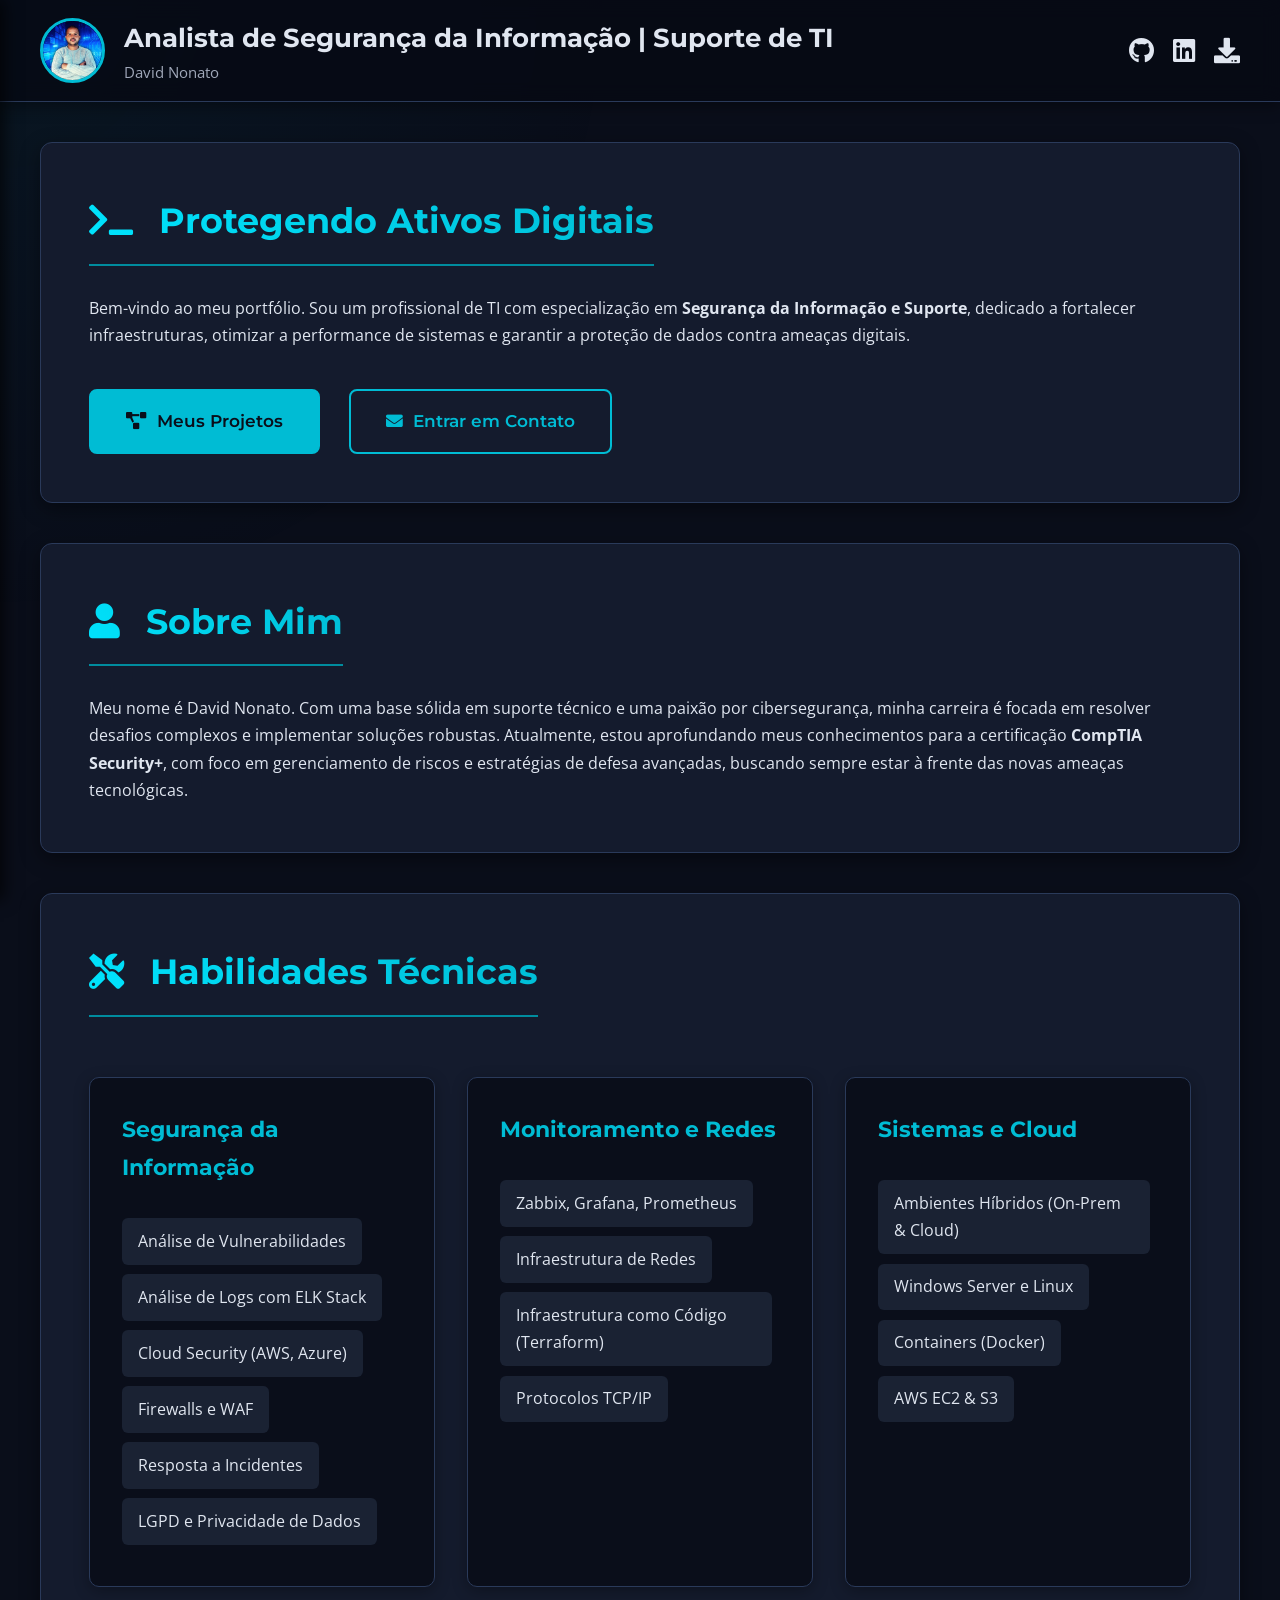
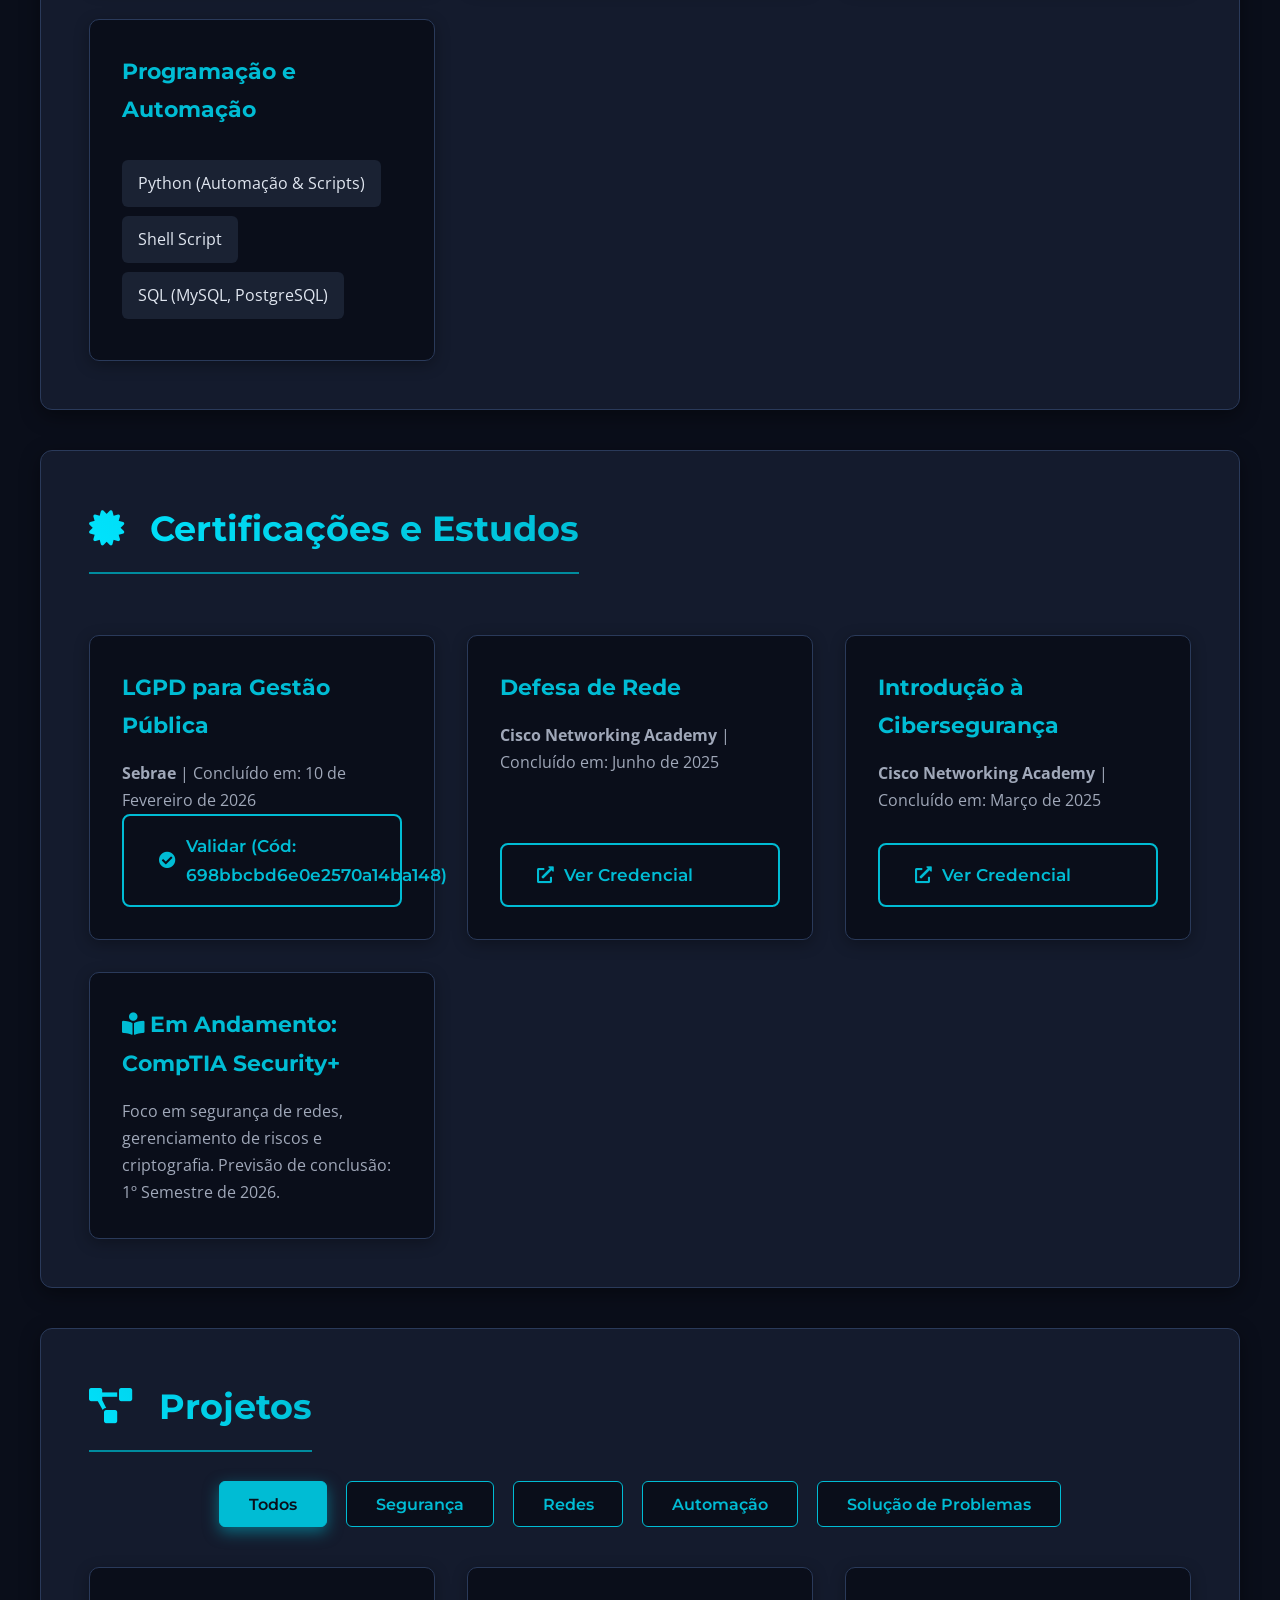
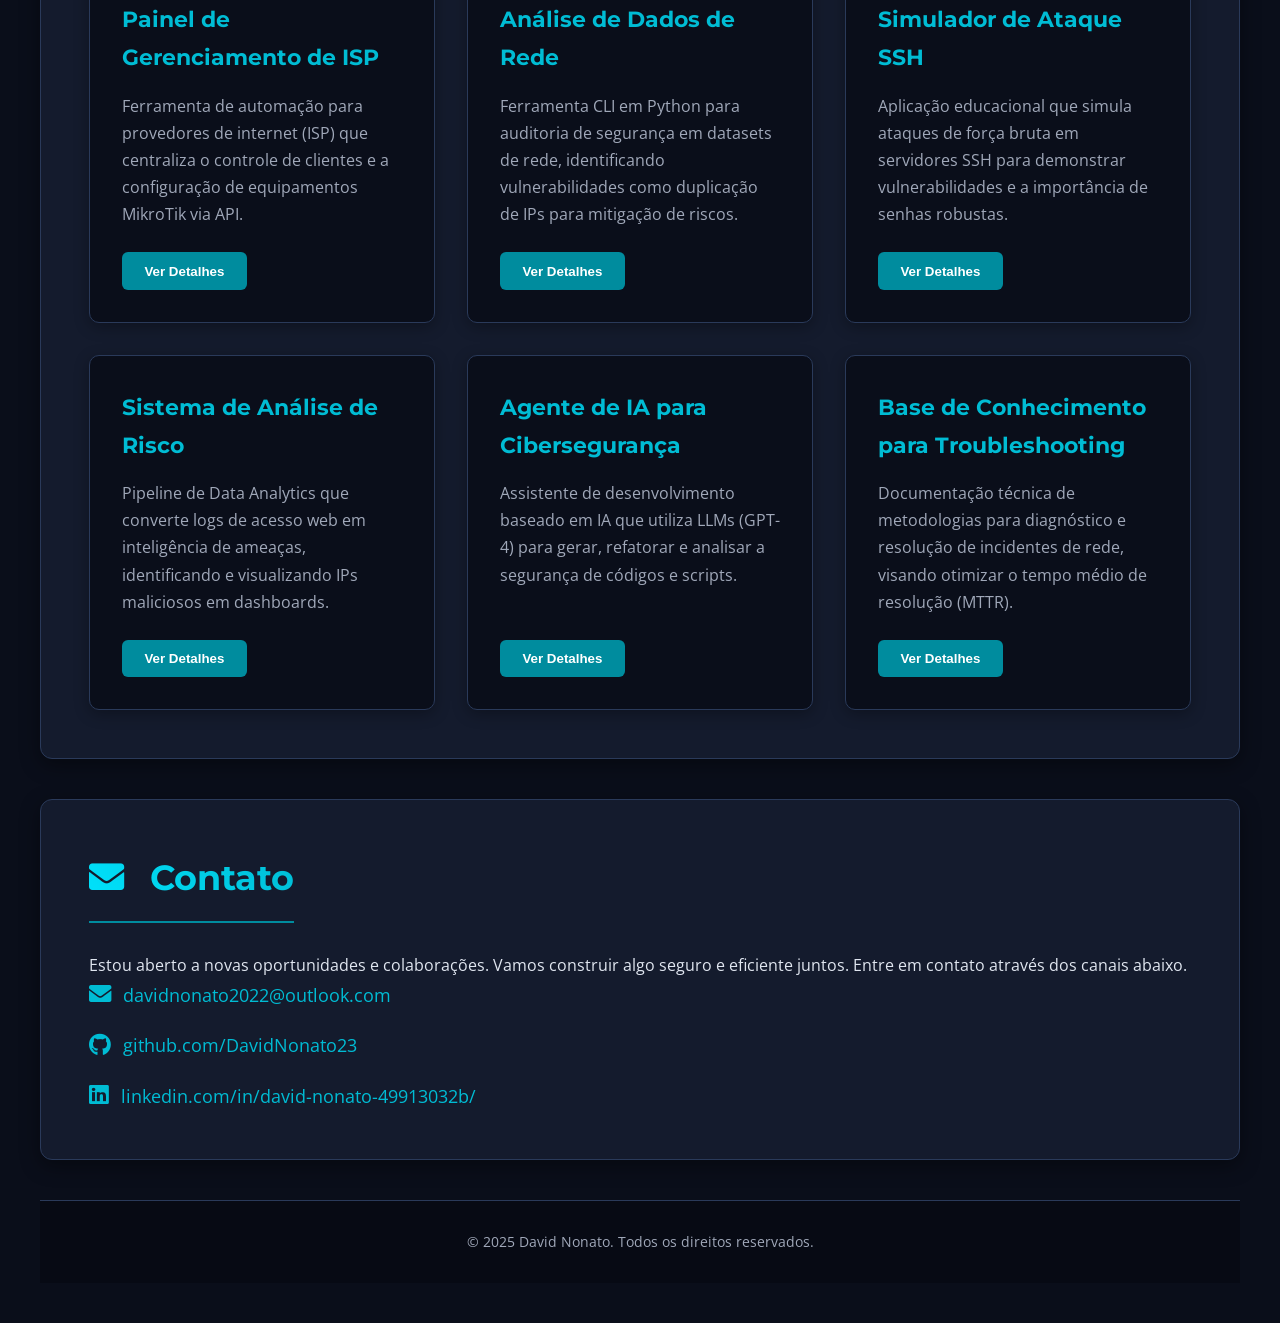
==== commit 6082e5d3: "Add files via upload" ====
--- a/index.htm
+++ b/index.htm
@@ -74,7 +74,14 @@
                 <div class="skill-grid">
                     <div class="skill-category">
                         <h3>Segurança da Informação</h3>
-                        <ul><li>Análise de Vulnerabilidades</li><li>Análise de Logs com ELK Stack</li><li>Cloud Security (AWS, Azure)</li><li>Firewalls e WAF</li><li>Resposta a Incidentes</li></ul>
+                        <ul>
+                            <li>Análise de Vulnerabilidades</li>
+                            <li>Análise de Logs com ELK Stack</li>
+                            <li>Cloud Security (AWS, Azure)</li>
+                            <li>Firewalls e WAF</li>
+                            <li>Resposta a Incidentes</li>
+                            <li>LGPD e Privacidade de Dados</li>
+                        </ul>
                     </div>
                     <div class="skill-category">
                         <h3>Monitoramento e Redes</h3>
@@ -94,6 +101,13 @@
             <section id="certificacao" class="section-content">
                 <h2><i class="fas fa-certificate" aria-hidden="true"></i> Certificações e Estudos</h2>
                 <div class="study-grid">
+                    <div class="study-card">
+                        <h4>LGPD para Gestão Pública</h4>
+                        <p><strong>Sebrae</strong> | Concluído em: 10 de Fevereiro de 2026</p>
+                        <a href="https://certificados.sebrae.com.br" target="_blank" class="btn-secondary" aria-label="Validar Certificado LGPD no Sebrae">
+                            <i class="fas fa-check-circle" aria-hidden="true"></i> Validar (Cód: 698bbcbd6e0e2570a14ba148)
+                        </a>
+                    </div>
                     <div class="study-card">
                         <h4>Defesa de Rede</h4>
                         <p><strong>Cisco Networking Academy</strong> | Concluído em: Junho de 2025</p>
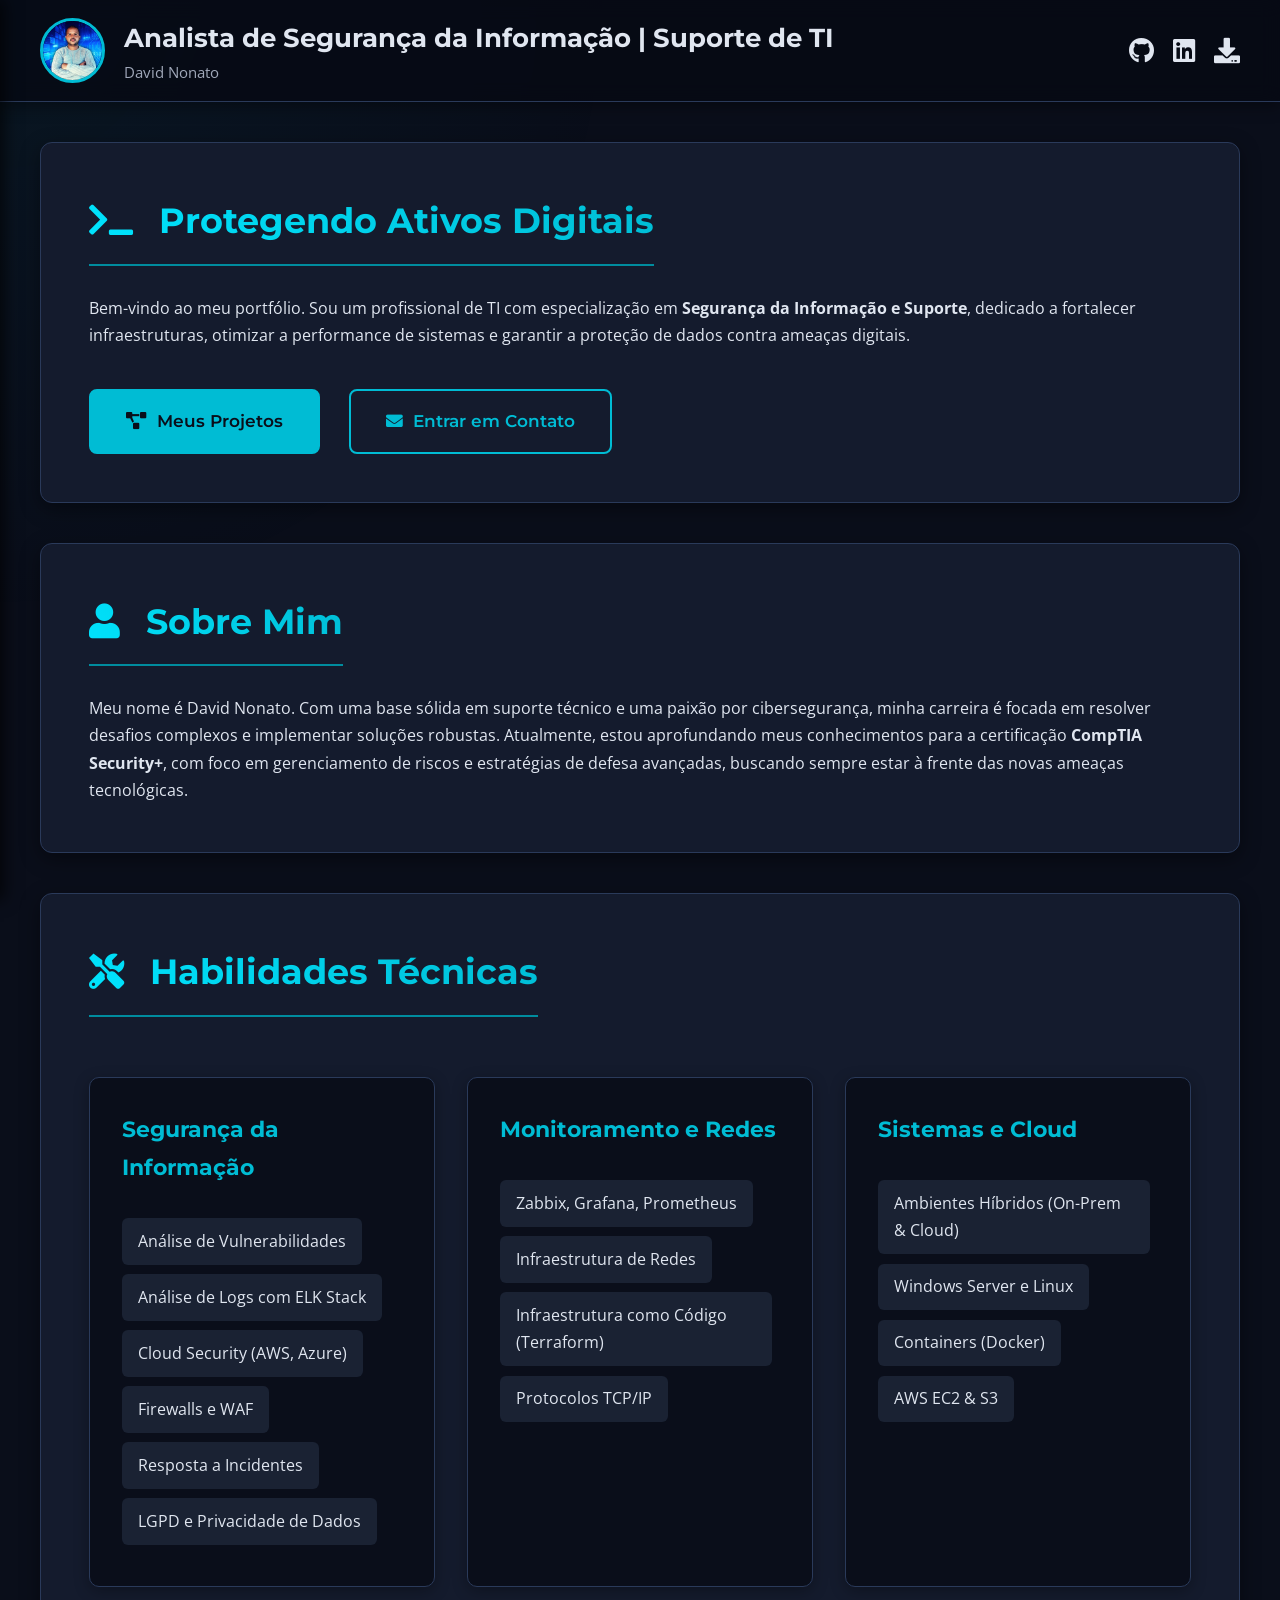
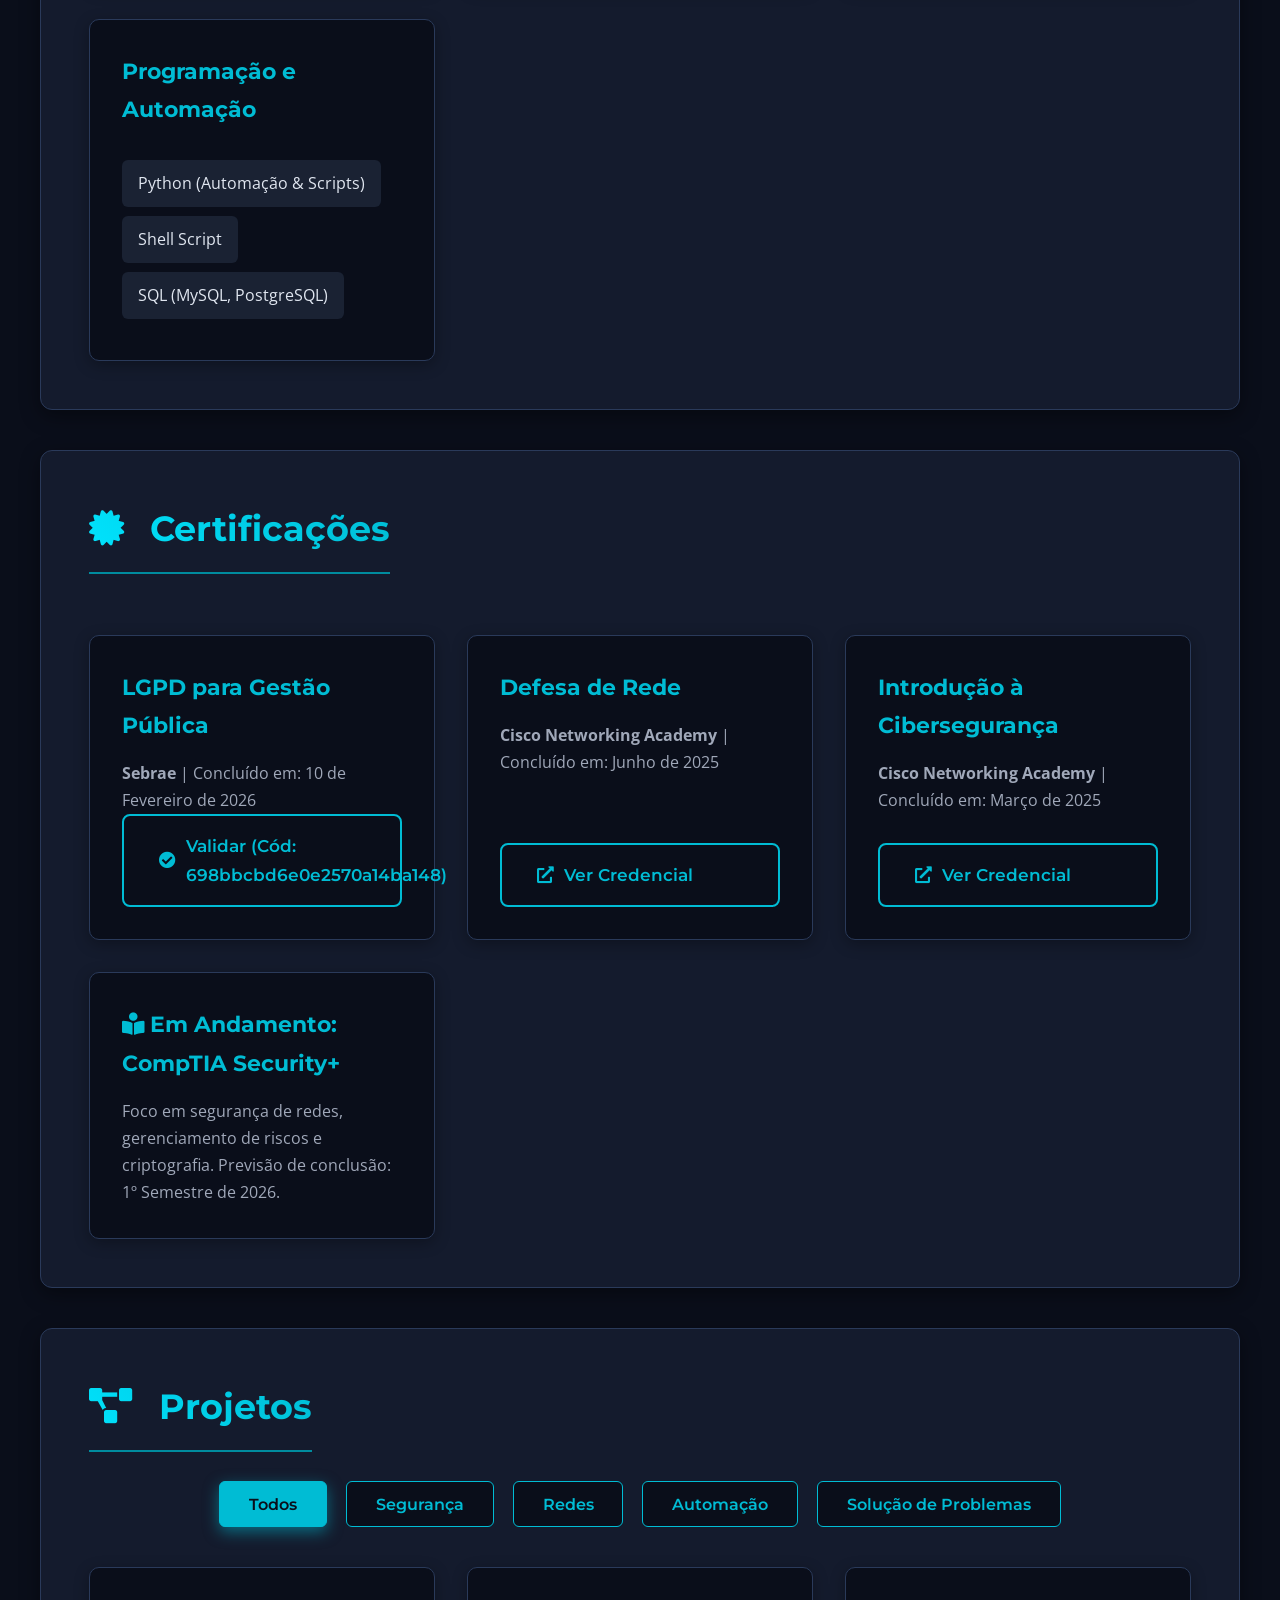
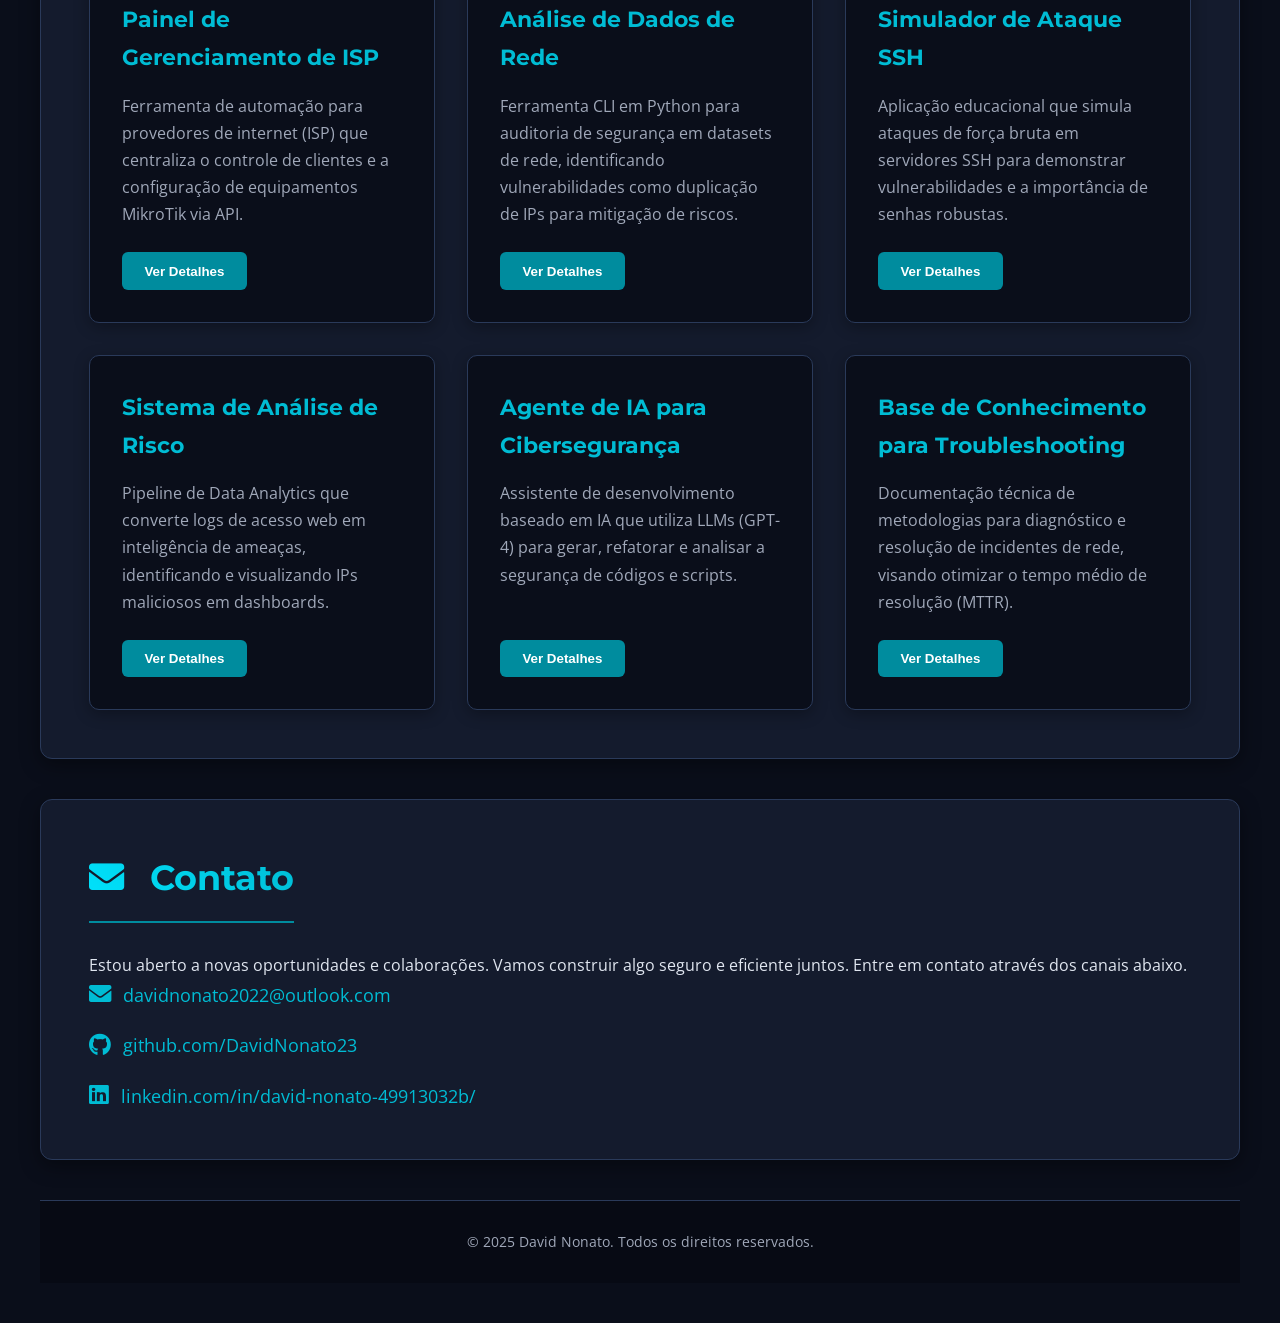
==== commit 83af42c9: "Add files via upload" ====
--- a/index.htm
+++ b/index.htm
@@ -99,7 +99,7 @@
             </section>
             
             <section id="certificacao" class="section-content">
-                <h2><i class="fas fa-certificate" aria-hidden="true"></i> Certificações e Estudos</h2>
+                <h2><i class="fas fa-certificate" aria-hidden="true"></i> Certificações</h2>
                 <div class="study-grid">
                     <div class="study-card">
                         <h4>LGPD para Gestão Pública</h4>
